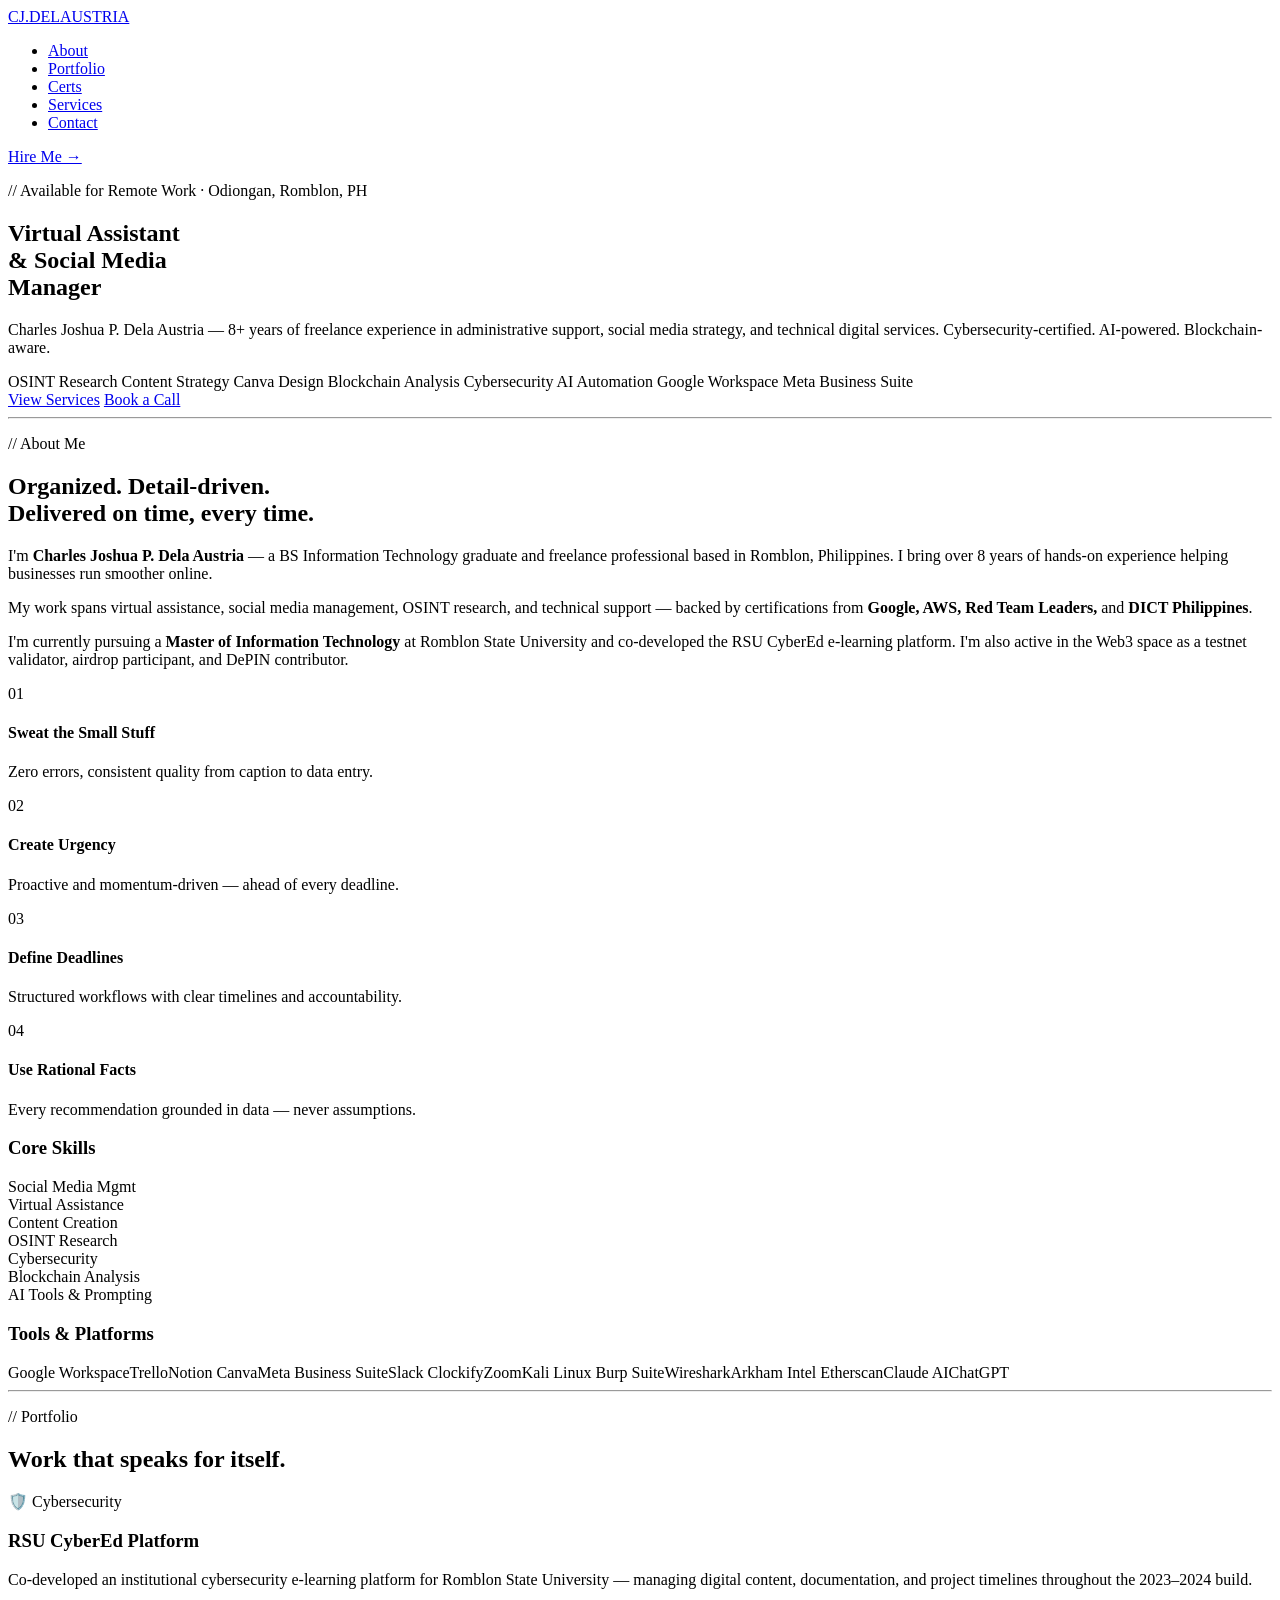
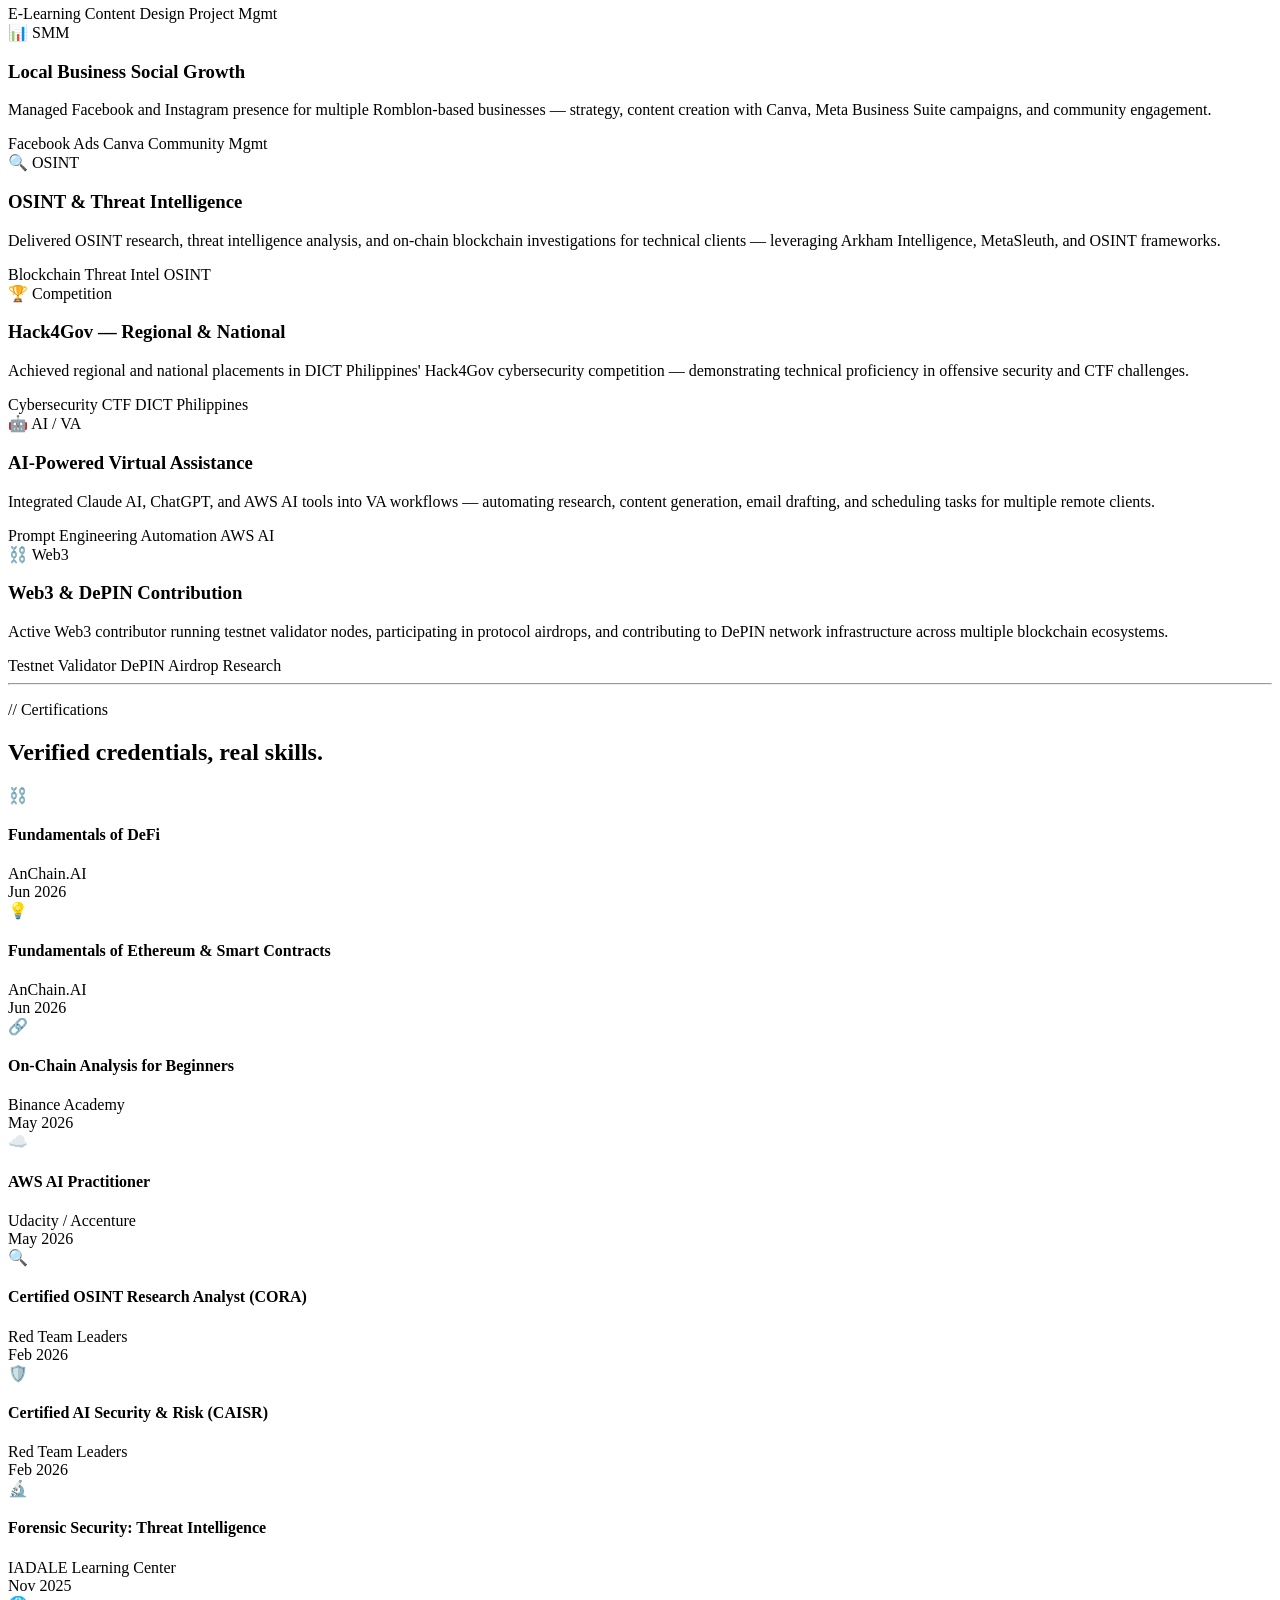
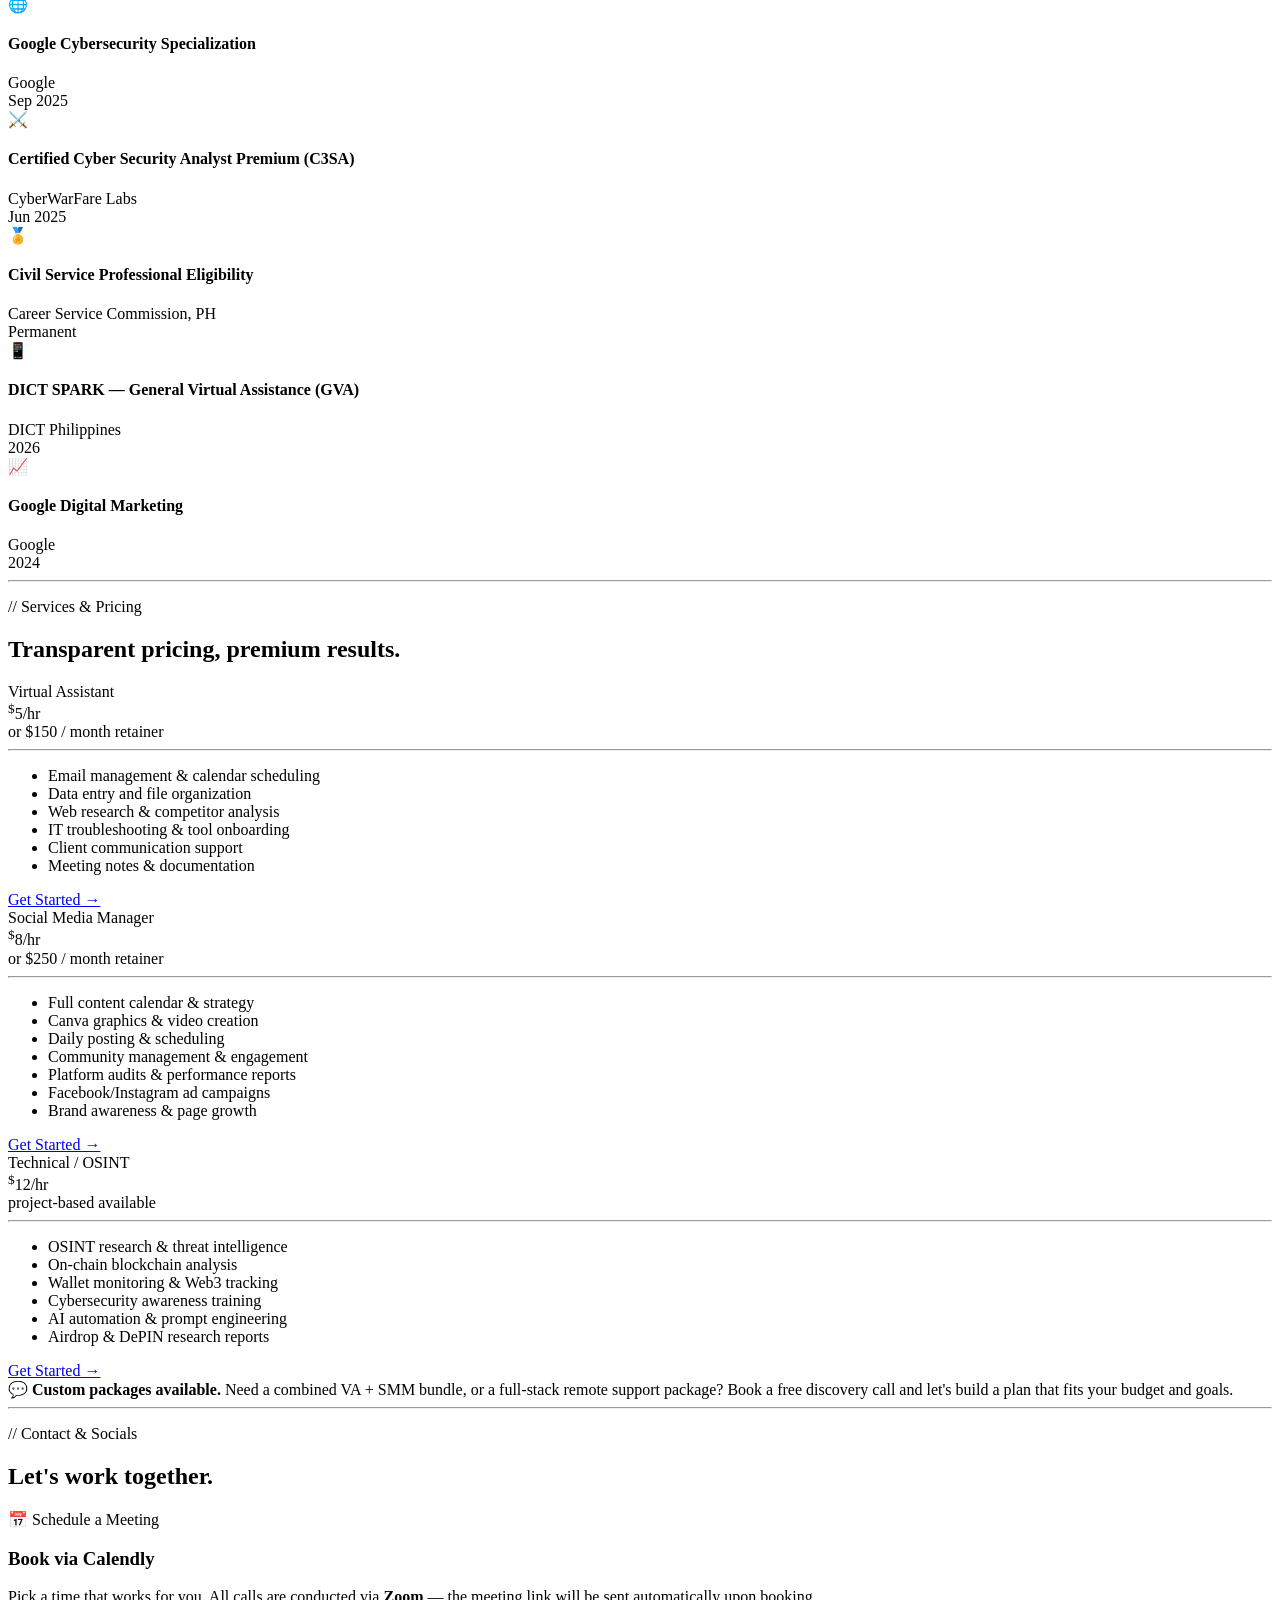
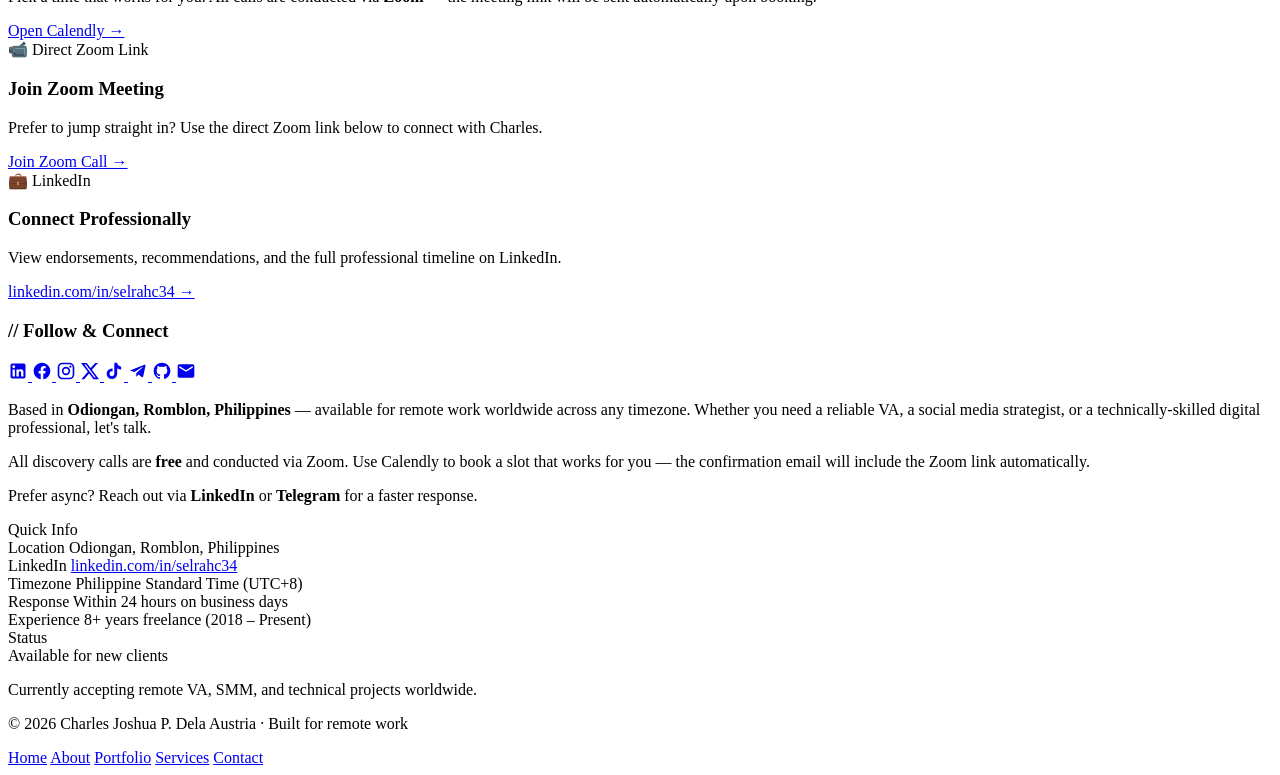
==== index.html @ 6892fa75 "Add files via upload" ====
<!DOCTYPE html>
<html lang="en">
<head>
  <meta charset="UTF-8" />
  <meta name="viewport" content="width=device-width, initial-scale=1.0" />
  <title>Charles Joshua P. Dela Austria | VA & SMM Specialist</title>
  <link rel="preconnect" href="https://fonts.googleapis.com" />
  <link rel="preconnect" href="https://fonts.gstatic.com" crossorigin />
  <link href="https://fonts.googleapis.com/css2?family=Space+Grotesk:wght@300;400;500;600;700&family=DM+Mono:wght@400;500&display=swap" rel="stylesheet" />
  <link rel="stylesheet" href="assets/css/styles.css" />
</head>
<body>
<nav>
  <a class="nav-logo" href="#home">CJ.DELAUSTRIA</a>
  <ul class="nav-links">
    <li><a href="#about">About</a></li>
    <li><a href="#portfolio">Portfolio</a></li>
    <li><a href="#certificates">Certs</a></li>
    <li><a href="#services">Services</a></li>
    <li><a href="#contact">Contact</a></li>
  </ul>
  <a class="nav-cta" href="#contact">Hire Me →</a>
</nav>
<!-- Section source: sections/home/section.html -->
<section id="home">
  <div class="hero-grid-bg" aria-hidden="true"></div>
  <div>
    <p class="hero-eyebrow">// Available for Remote Work · Odiongan, Romblon, PH</p>
    <h1 class="hero-title">
      Virtual Assistant<br />
      &amp; <span class="accent">Social Media</span><br />
      Manager
    </h1>
    <p class="hero-sub">
      Charles Joshua P. Dela Austria — 8+ years of freelance experience in administrative support, social media strategy, and technical digital services. Cybersecurity-certified. AI-powered. Blockchain-aware.
    </p>
    <div class="hero-tags">
      <span class="tag">OSINT Research</span>
      <span class="tag">Content Strategy</span>
      <span class="tag">Canva Design</span>
      <span class="tag">Blockchain Analysis</span>
      <span class="tag">Cybersecurity</span>
      <span class="tag">AI Automation</span>
      <span class="tag">Google Workspace</span>
      <span class="tag">Meta Business Suite</span>
    </div>
    <div class="hero-actions">
      <a class="btn-primary" href="#services">View Services</a>
      <a class="btn-outline" href="#contact">Book a Call</a>
    </div>
  </div>
</section>
<hr class="section-divider" />
<!-- Section source: sections/about/section.html -->
<section id="about">
  <p class="section-label">// About Me</p>
  <h2>Organized. <span class="accent">Detail-driven.</span><br />Delivered on time, every time.</h2>

  <div class="about-grid">
    <div class="about-text">
      <p>
        I'm <strong>Charles Joshua P. Dela Austria</strong> — a BS Information Technology graduate and freelance professional based in Romblon, Philippines. I bring over 8 years of hands-on experience helping businesses run smoother online.
      </p>
      <p>
        My work spans virtual assistance, social media management, OSINT research, and technical support — backed by certifications from <strong>Google, AWS, Red Team Leaders,</strong> and <strong>DICT Philippines</strong>.
      </p>
      <p>
        I'm currently pursuing a <strong>Master of Information Technology</strong> at Romblon State University and co-developed the RSU CyberEd e-learning platform. I'm also active in the Web3 space as a testnet validator, airdrop participant, and DePIN contributor.
      </p>

      <div class="pillars">
        <div class="pillar-card">
          <div class="pillar-num">01</div>
          <h4>Sweat the Small Stuff</h4>
          <p>Zero errors, consistent quality from caption to data entry.</p>
        </div>
        <div class="pillar-card">
          <div class="pillar-num">02</div>
          <h4>Create Urgency</h4>
          <p>Proactive and momentum-driven — ahead of every deadline.</p>
        </div>
        <div class="pillar-card">
          <div class="pillar-num">03</div>
          <h4>Define Deadlines</h4>
          <p>Structured workflows with clear timelines and accountability.</p>
        </div>
        <div class="pillar-card">
          <div class="pillar-num">04</div>
          <h4>Use Rational Facts</h4>
          <p>Every recommendation grounded in data — never assumptions.</p>
        </div>
      </div>
    </div>

    <div>
      <div class="skills-block">
        <h3>Core Skills</h3>
        <div class="skill-row">
          <div class="skill-item">
            <span class="skill-name">Social Media Mgmt</span>
            <div class="skill-bar"><div class="skill-fill skill-95"></div></div>
          </div>
          <div class="skill-item">
            <span class="skill-name">Virtual Assistance</span>
            <div class="skill-bar"><div class="skill-fill skill-92"></div></div>
          </div>
          <div class="skill-item">
            <span class="skill-name">Content Creation</span>
            <div class="skill-bar"><div class="skill-fill skill-90"></div></div>
          </div>
          <div class="skill-item">
            <span class="skill-name">OSINT Research</span>
            <div class="skill-bar"><div class="skill-fill skill-88"></div></div>
          </div>
          <div class="skill-item">
            <span class="skill-name">Cybersecurity</span>
            <div class="skill-bar"><div class="skill-fill skill-82"></div></div>
          </div>
          <div class="skill-item">
            <span class="skill-name">Blockchain Analysis</span>
            <div class="skill-bar"><div class="skill-fill skill-78"></div></div>
          </div>
          <div class="skill-item">
            <span class="skill-name">AI Tools & Prompting</span>
            <div class="skill-bar"><div class="skill-fill skill-85"></div></div>
          </div>
        </div>

        <h3 class="tools-title">Tools & Platforms</h3>
        <div class="tools-list">
          <span class="tag">Google Workspace</span><span class="tag">Trello</span><span class="tag">Notion</span>
          <span class="tag">Canva</span><span class="tag">Meta Business Suite</span><span class="tag">Slack</span>
          <span class="tag">Clockify</span><span class="tag">Zoom</span><span class="tag">Kali Linux</span>
          <span class="tag">Burp Suite</span><span class="tag">Wireshark</span><span class="tag">Arkham Intel</span>
          <span class="tag">Etherscan</span><span class="tag">Claude AI</span><span class="tag">ChatGPT</span>
        </div>
      </div>
    </div>
  </div>
</section>
<hr class="section-divider" />
<!-- Section source: sections/portfolio/section.html -->
<section id="portfolio">
  <p class="section-label">// Portfolio</p>
  <h2>Work that <span class="accent">speaks</span> for itself.</h2>

  <div class="portfolio-grid">
    <div class="portfolio-card">
      <div class="portfolio-thumb portfolio-thumb-gradient">
        <span class="portfolio-icon">🛡️</span>
        <span class="portfolio-thumb-label">Cybersecurity</span>
      </div>
      <div class="portfolio-body">
        <h3>RSU CyberEd Platform</h3>
        <p>Co-developed an institutional cybersecurity e-learning platform for Romblon State University — managing digital content, documentation, and project timelines throughout the 2023–2024 build.</p>
        <div class="portfolio-tags">
          <span class="portfolio-tag">E-Learning</span>
          <span class="portfolio-tag">Content Design</span>
          <span class="portfolio-tag">Project Mgmt</span>
        </div>
      </div>
    </div>

    <div class="portfolio-card">
      <div class="portfolio-thumb portfolio-thumb-gradient">
        <span class="portfolio-icon">📊</span>
        <span class="portfolio-thumb-label">SMM</span>
      </div>
      <div class="portfolio-body">
        <h3>Local Business Social Growth</h3>
        <p>Managed Facebook and Instagram presence for multiple Romblon-based businesses — strategy, content creation with Canva, Meta Business Suite campaigns, and community engagement.</p>
        <div class="portfolio-tags">
          <span class="portfolio-tag">Facebook Ads</span>
          <span class="portfolio-tag">Canva</span>
          <span class="portfolio-tag">Community Mgmt</span>
        </div>
      </div>
    </div>

    <div class="portfolio-card">
      <div class="portfolio-thumb portfolio-thumb-gradient">
        <span class="portfolio-icon">🔍</span>
        <span class="portfolio-thumb-label">OSINT</span>
      </div>
      <div class="portfolio-body">
        <h3>OSINT & Threat Intelligence</h3>
        <p>Delivered OSINT research, threat intelligence analysis, and on-chain blockchain investigations for technical clients — leveraging Arkham Intelligence, MetaSleuth, and OSINT frameworks.</p>
        <div class="portfolio-tags">
          <span class="portfolio-tag">Blockchain</span>
          <span class="portfolio-tag">Threat Intel</span>
          <span class="portfolio-tag">OSINT</span>
        </div>
      </div>
    </div>

    <div class="portfolio-card">
      <div class="portfolio-thumb portfolio-thumb-gradient">
        <span class="portfolio-icon">🏆</span>
        <span class="portfolio-thumb-label">Competition</span>
      </div>
      <div class="portfolio-body">
        <h3>Hack4Gov — Regional &amp; National</h3>
        <p>Achieved regional and national placements in DICT Philippines' Hack4Gov cybersecurity competition — demonstrating technical proficiency in offensive security and CTF challenges.</p>
        <div class="portfolio-tags">
          <span class="portfolio-tag">Cybersecurity</span>
          <span class="portfolio-tag">CTF</span>
          <span class="portfolio-tag">DICT Philippines</span>
        </div>
      </div>
    </div>

    <div class="portfolio-card">
      <div class="portfolio-thumb portfolio-thumb-gradient">
        <span class="portfolio-icon">🤖</span>
        <span class="portfolio-thumb-label">AI / VA</span>
      </div>
      <div class="portfolio-body">
        <h3>AI-Powered Virtual Assistance</h3>
        <p>Integrated Claude AI, ChatGPT, and AWS AI tools into VA workflows — automating research, content generation, email drafting, and scheduling tasks for multiple remote clients.</p>
        <div class="portfolio-tags">
          <span class="portfolio-tag">Prompt Engineering</span>
          <span class="portfolio-tag">Automation</span>
          <span class="portfolio-tag">AWS AI</span>
        </div>
      </div>
    </div>

    <div class="portfolio-card">
      <div class="portfolio-thumb portfolio-thumb-gradient">
        <span class="portfolio-icon">⛓️</span>
        <span class="portfolio-thumb-label">Web3</span>
      </div>
      <div class="portfolio-body">
        <h3>Web3 &amp; DePIN Contribution</h3>
        <p>Active Web3 contributor running testnet validator nodes, participating in protocol airdrops, and contributing to DePIN network infrastructure across multiple blockchain ecosystems.</p>
        <div class="portfolio-tags">
          <span class="portfolio-tag">Testnet Validator</span>
          <span class="portfolio-tag">DePIN</span>
          <span class="portfolio-tag">Airdrop Research</span>
        </div>
      </div>
    </div>
  </div>
</section>
<hr class="section-divider" />
<!-- Section source: sections/certificates/section.html -->
<section id="certificates">
  <p class="section-label">// Certifications</p>
  <h2>Verified credentials, <span class="accent-lime">real skills.</span></h2>

  <div class="cert-grid">
    <div class="cert-card">
      <div class="cert-icon">⛓️</div>
      <div class="cert-info">
        <h4>Fundamentals of DeFi</h4>
        <div class="cert-issuer">AnChain.AI</div>
        <div class="cert-date">Jun 2026</div>
      </div>
    </div>
    <div class="cert-card">
      <div class="cert-icon">💡</div>
      <div class="cert-info">
        <h4>Fundamentals of Ethereum &amp; Smart Contracts</h4>
        <div class="cert-issuer">AnChain.AI</div>
        <div class="cert-date">Jun 2026</div>
      </div>
    </div>
    <div class="cert-card">
      <div class="cert-icon">🔗</div>
      <div class="cert-info">
        <h4>On-Chain Analysis for Beginners</h4>
        <div class="cert-issuer">Binance Academy</div>
        <div class="cert-date">May 2026</div>
      </div>
    </div>
    <div class="cert-card">
      <div class="cert-icon">☁️</div>
      <div class="cert-info">
        <h4>AWS AI Practitioner</h4>
        <div class="cert-issuer">Udacity / Accenture</div>
        <div class="cert-date">May 2026</div>
      </div>
    </div>
    <div class="cert-card">
      <div class="cert-icon">🔍</div>
      <div class="cert-info">
        <h4>Certified OSINT Research Analyst (CORA)</h4>
        <div class="cert-issuer">Red Team Leaders</div>
        <div class="cert-date">Feb 2026</div>
      </div>
    </div>
    <div class="cert-card">
      <div class="cert-icon">🛡️</div>
      <div class="cert-info">
        <h4>Certified AI Security &amp; Risk (CAISR)</h4>
        <div class="cert-issuer">Red Team Leaders</div>
        <div class="cert-date">Feb 2026</div>
      </div>
    </div>
    <div class="cert-card">
      <div class="cert-icon">🔬</div>
      <div class="cert-info">
        <h4>Forensic Security: Threat Intelligence</h4>
        <div class="cert-issuer">IADALE Learning Center</div>
        <div class="cert-date">Nov 2025</div>
      </div>
    </div>
    <div class="cert-card">
      <div class="cert-icon">🌐</div>
      <div class="cert-info">
        <h4>Google Cybersecurity Specialization</h4>
        <div class="cert-issuer">Google</div>
        <div class="cert-date">Sep 2025</div>
      </div>
    </div>
    <div class="cert-card">
      <div class="cert-icon">⚔️</div>
      <div class="cert-info">
        <h4>Certified Cyber Security Analyst Premium (C3SA)</h4>
        <div class="cert-issuer">CyberWarFare Labs</div>
        <div class="cert-date">Jun 2025</div>
      </div>
    </div>
    <div class="cert-card">
      <div class="cert-icon">🏅</div>
      <div class="cert-info">
        <h4>Civil Service Professional Eligibility</h4>
        <div class="cert-issuer">Career Service Commission, PH</div>
        <div class="cert-date">Permanent</div>
      </div>
    </div>
    <div class="cert-card">
      <div class="cert-icon">📱</div>
      <div class="cert-info">
        <h4>DICT SPARK — General Virtual Assistance (GVA)</h4>
        <div class="cert-issuer">DICT Philippines</div>
        <div class="cert-date">2026</div>
      </div>
    </div>
    <div class="cert-card">
      <div class="cert-icon">📈</div>
      <div class="cert-info">
        <h4>Google Digital Marketing</h4>
        <div class="cert-issuer">Google</div>
        <div class="cert-date">2024</div>
      </div>
    </div>
  </div>
</section>
<hr class="section-divider" />
<!-- Section source: sections/services/section.html -->
<section id="services">
  <p class="section-label">// Services &amp; Pricing</p>
  <h2>Transparent pricing, <span class="accent">premium results.</span></h2>

  <div class="pricing-grid">
    <div class="pricing-card">
      <div class="pricing-tier">Virtual Assistant</div>
      <div class="pricing-price"><sup>$</sup>5<span class="pricing-unit">/hr</span></div>
      <div class="pricing-period">or $150 / month retainer</div>
      <hr class="pricing-divider" />
      <ul class="pricing-features">
        <li>Email management &amp; calendar scheduling</li>
        <li>Data entry and file organization</li>
        <li>Web research &amp; competitor analysis</li>
        <li>IT troubleshooting &amp; tool onboarding</li>
        <li>Client communication support</li>
        <li>Meeting notes &amp; documentation</li>
      </ul>
      <a class="pricing-cta" href="#contact">Get Started →</a>
    </div>

    <div class="pricing-card featured">
      <div class="pricing-tier">Social Media Manager</div>
      <div class="pricing-price"><sup>$</sup>8<span class="pricing-unit">/hr</span></div>
      <div class="pricing-period">or $250 / month retainer</div>
      <hr class="pricing-divider" />
      <ul class="pricing-features">
        <li>Full content calendar &amp; strategy</li>
        <li>Canva graphics &amp; video creation</li>
        <li>Daily posting &amp; scheduling</li>
        <li>Community management &amp; engagement</li>
        <li>Platform audits &amp; performance reports</li>
        <li>Facebook/Instagram ad campaigns</li>
        <li>Brand awareness &amp; page growth</li>
      </ul>
      <a class="pricing-cta" href="#contact">Get Started →</a>
    </div>

    <div class="pricing-card">
      <div class="pricing-tier">Technical / OSINT</div>
      <div class="pricing-price"><sup>$</sup>12<span class="pricing-unit">/hr</span></div>
      <div class="pricing-period">project-based available</div>
      <hr class="pricing-divider" />
      <ul class="pricing-features">
        <li>OSINT research &amp; threat intelligence</li>
        <li>On-chain blockchain analysis</li>
        <li>Wallet monitoring &amp; Web3 tracking</li>
        <li>Cybersecurity awareness training</li>
        <li>AI automation &amp; prompt engineering</li>
        <li>Airdrop &amp; DePIN research reports</li>
      </ul>
      <a class="pricing-cta" href="#contact">Get Started →</a>
    </div>
  </div>

  <div class="note-box">
    💬 <strong>Custom packages available.</strong> Need a combined VA + SMM bundle, or a full-stack remote support package? Book a free discovery call and let's build a plan that fits your budget and goals.
  </div>
</section>
<hr class="section-divider" />
<!-- Section source: sections/contact/section.html -->
<section id="contact">
  <p class="section-label">// Contact &amp; Socials</p>
  <h2>Let's work <span class="accent">together.</span></h2>

  <div class="contact-grid">
    <div>
      <div class="contact-card">
        <div class="contact-card-label">📅 Schedule a Meeting</div>
        <h3>Book via Calendly</h3>
        <p>Pick a time that works for you. All calls are conducted via <strong>Zoom</strong> — the meeting link will be sent automatically upon booking.</p>
        <a class="btn-outline" href="https://calendly.com/charlesjoshua-delaustria" target="_blank" rel="noopener">Open Calendly →</a>
      </div>

      <div class="contact-card">
        <div class="contact-card-label">📹 Direct Zoom Link</div>
        <h3>Join Zoom Meeting</h3>
        <p>Prefer to jump straight in? Use the direct Zoom link below to connect with Charles.</p>
        <a class="btn-outline" href="https://zoom.us/j/charlesjoshuadelaustria" target="_blank" rel="noopener">Join Zoom Call →</a>
      </div>

      <div class="contact-card">
        <div class="contact-card-label">💼 LinkedIn</div>
        <h3>Connect Professionally</h3>
        <p>View endorsements, recommendations, and the full professional timeline on LinkedIn.</p>
        <a class="btn-outline" href="https://linkedin.com/in/selrahc34" target="_blank" rel="noopener">linkedin.com/in/selrahc34 →</a>
      </div>

      <!-- SLIDE 8: Social Media Icons -->
      <div class="social-section">
        <h3>// Follow &amp; Connect</h3>
        <div class="social-icons">
          <a class="social-icon" href="https://linkedin.com/in/selrahc34" target="_blank" rel="noopener" title="LinkedIn" aria-label="LinkedIn">
            <svg width="20" height="20" viewBox="0 0 24 24" fill="currentColor"><path d="M19 3a2 2 0 0 1 2 2v14a2 2 0 0 1-2 2H5a2 2 0 0 1-2-2V5a2 2 0 0 1 2-2h14m-.5 15.5v-5.3a3.26 3.26 0 0 0-3.26-3.26c-.85 0-1.84.52-2.32 1.3v-1.11h-2.79v8.37h2.79v-4.93c0-.77.62-1.4 1.39-1.4a1.4 1.4 0 0 1 1.4 1.4v4.93h2.79M6.88 8.56a1.68 1.68 0 0 0 1.68-1.68c0-.93-.75-1.69-1.68-1.69a1.69 1.69 0 0 0-1.69 1.69c0 .93.76 1.68 1.69 1.68m1.39 9.94v-8.37H5.5v8.37h2.77z"/></svg>
          </a>
          <a class="social-icon" href="https://facebook.com/selrahc34" target="_blank" rel="noopener" title="Facebook" aria-label="Facebook">
            <svg width="20" height="20" viewBox="0 0 24 24" fill="currentColor"><path d="M12 2.04C6.5 2.04 2 6.53 2 12.06C2 17.06 5.66 21.21 10.44 21.96V14.96H7.9V12.06H10.44V9.85C10.44 7.34 11.93 5.96 14.22 5.96C15.31 5.96 16.45 6.15 16.45 6.15V8.62H15.19C13.95 8.62 13.56 9.39 13.56 10.18V12.06H16.34L15.89 14.96H13.56V21.96A10 10 0 0 0 22 12.06C22 6.53 17.5 2.04 12 2.04Z"/></svg>
          </a>
          <a class="social-icon" href="https://instagram.com/selrahc34" target="_blank" rel="noopener" title="Instagram" aria-label="Instagram">
            <svg width="20" height="20" viewBox="0 0 24 24" fill="currentColor"><path d="M7.8 2h8.4C19.4 2 22 4.6 22 7.8v8.4a5.8 5.8 0 0 1-5.8 5.8H7.8C4.6 22 2 19.4 2 16.2V7.8A5.8 5.8 0 0 1 7.8 2m-.2 2A3.6 3.6 0 0 0 4 7.6v8.8C4 18.39 5.61 20 7.6 20h8.8a3.6 3.6 0 0 0 3.6-3.6V7.6C20 5.61 18.39 4 16.4 4H7.6m9.65 1.5a1.25 1.25 0 0 1 1.25 1.25A1.25 1.25 0 0 1 17.25 8A1.25 1.25 0 0 1 16 6.75a1.25 1.25 0 0 1 1.25-1.25M12 7a5 5 0 0 1 5 5a5 5 0 0 1-5 5a5 5 0 0 1-5-5a5 5 0 0 1 5-5m0 2a3 3 0 0 0-3 3a3 3 0 0 0 3 3a3 3 0 0 0 3-3a3 3 0 0 0-3-3z"/></svg>
          </a>
          <a class="social-icon" href="https://twitter.com/selrahc34" target="_blank" rel="noopener" title="Twitter / X" aria-label="Twitter X">
            <svg width="20" height="20" viewBox="0 0 24 24" fill="currentColor"><path d="M18.244 2.25h3.308l-7.227 8.26 8.502 11.24H16.17l-5.214-6.817L4.99 21.75H1.68l7.73-8.835L1.254 2.25H8.08l4.713 6.231zm-1.161 17.52h1.833L7.084 4.126H5.117z"/></svg>
          </a>
          <a class="social-icon" href="https://tiktok.com/@selrahc34" target="_blank" rel="noopener" title="TikTok" aria-label="TikTok">
            <svg width="20" height="20" viewBox="0 0 24 24" fill="currentColor"><path d="M19.59 6.69a4.83 4.83 0 0 1-3.77-4.25V2h-3.45v13.67a2.89 2.89 0 0 1-2.88 2.5a2.89 2.89 0 0 1-2.89-2.89a2.89 2.89 0 0 1 2.89-2.89c.28 0 .54.04.79.1V9.01a6.33 6.33 0 0 0-.79-.05a6.34 6.34 0 0 0-6.34 6.34a6.34 6.34 0 0 0 6.34 6.34a6.34 6.34 0 0 0 6.33-6.34V8.78a8.18 8.18 0 0 0 4.78 1.52V6.85a4.85 4.85 0 0 1-1.01-.16z"/></svg>
          </a>
          <a class="social-icon" href="https://t.me/selrahc34" target="_blank" rel="noopener" title="Telegram" aria-label="Telegram">
            <svg width="20" height="20" viewBox="0 0 24 24" fill="currentColor"><path d="M9.78 18.65l.28-4.23l7.68-6.92c.34-.31-.07-.46-.52-.19L7.74 13.3L3.64 12c-.88-.25-.89-.86.2-1.3l15.97-6.16c.73-.33 1.43.18 1.15 1.3l-2.72 12.81c-.19.91-.74 1.13-1.5.71L12.6 16.3l-1.99 1.93c-.23.23-.42.42-.83.42z"/></svg>
          </a>
          <a class="social-icon" href="https://github.com/selrahc34" target="_blank" rel="noopener" title="GitHub" aria-label="GitHub">
            <svg width="20" height="20" viewBox="0 0 24 24" fill="currentColor"><path d="M12 2A10 10 0 0 0 2 12c0 4.42 2.87 8.17 6.84 9.5c.5.08.66-.23.66-.5v-1.69c-2.77.6-3.36-1.34-3.36-1.34c-.46-1.16-1.11-1.47-1.11-1.47c-.91-.62.07-.6.07-.6c1 .07 1.53 1.03 1.53 1.03c.87 1.52 2.34 1.07 2.91.83c.09-.65.35-1.09.63-1.34c-2.22-.25-4.55-1.11-4.55-4.92c0-1.11.38-2 1.03-2.71c-.1-.25-.45-1.29.1-2.64c0 0 .84-.27 2.75 1.02c.79-.22 1.65-.33 2.5-.33c.85 0 1.71.11 2.5.33c1.91-1.29 2.75-1.02 2.75-1.02c.55 1.35.2 2.39.1 2.64c.65.71 1.03 1.6 1.03 2.71c0 3.82-2.34 4.66-4.57 4.91c.36.31.69.92.69 1.85V21c0 .27.16.59.67.5C19.14 20.16 22 16.42 22 12A10 10 0 0 0 12 2z"/></svg>
          </a>
          <a class="social-icon" href="mailto:charlesjoshua.delaustria@gmail.com" title="Email" aria-label="Email">
            <svg width="20" height="20" viewBox="0 0 24 24" fill="currentColor"><path d="M20 4H4c-1.1 0-2 .9-2 2v12c0 1.1.9 2 2 2h16c1.1 0 2-.9 2-2V6c0-1.1-.9-2-2-2zm0 4l-8 5l-8-5V6l8 5l8-5v2z"/></svg>
          </a>
        </div>
      </div>
    </div>

    <div class="contact-right">
      <p>
        Based in <strong>Odiongan, Romblon, Philippines</strong> — available for remote work worldwide across any timezone. Whether you need a reliable VA, a social media strategist, or a technically-skilled digital professional, let's talk.
      </p>
      <p>
        All discovery calls are <strong>free</strong> and conducted via Zoom. Use Calendly to book a slot that works for you — the confirmation email will include the Zoom link automatically.
      </p>
      <p>
        Prefer async? Reach out via <strong>LinkedIn</strong> or <strong>Telegram</strong> for a faster response.
      </p>

      <div class="quick-info">
        <div class="quick-info-label">Quick Info</div>
        <div class="quick-info-list">
          <div class="quick-info-row">
            <span class="quick-info-key">Location</span>
            <span class="quick-info-value">Odiongan, Romblon, Philippines</span>
          </div>
          <div class="quick-info-row">
            <span class="quick-info-key">LinkedIn</span>
            <a class="quick-info-link" href="https://linkedin.com/in/selrahc34" target="_blank">linkedin.com/in/selrahc34</a>
          </div>
          <div class="quick-info-row">
            <span class="quick-info-key">Timezone</span>
            <span class="quick-info-value">Philippine Standard Time (UTC+8)</span>
          </div>
          <div class="quick-info-row">
            <span class="quick-info-key">Response</span>
            <span class="quick-info-value">Within 24 hours on business days</span>
          </div>
          <div class="quick-info-row">
            <span class="quick-info-key">Experience</span>
            <span class="quick-info-value">8+ years freelance (2018 – Present)</span>
          </div>
        </div>
      </div>

      <div class="status-box">
        <div class="status-label">Status</div>
        <div class="status-row">
          <span class="status-dot"></span>
          <span class="status-text">Available for new clients</span>
        </div>
        <p class="status-note">Currently accepting remote VA, SMM, and technical projects worldwide.</p>
      </div>
    </div>
  </div>
</section>
<footer>
  <p>© 2026 Charles Joshua P. Dela Austria · Built for remote work</p>
  <div class="footer-links">
    <a href="#home">Home</a>
    <a href="#about">About</a>
    <a href="#portfolio">Portfolio</a>
    <a href="#services">Services</a>
    <a href="#contact">Contact</a>
  </div>
</footer>
</body>
</html>
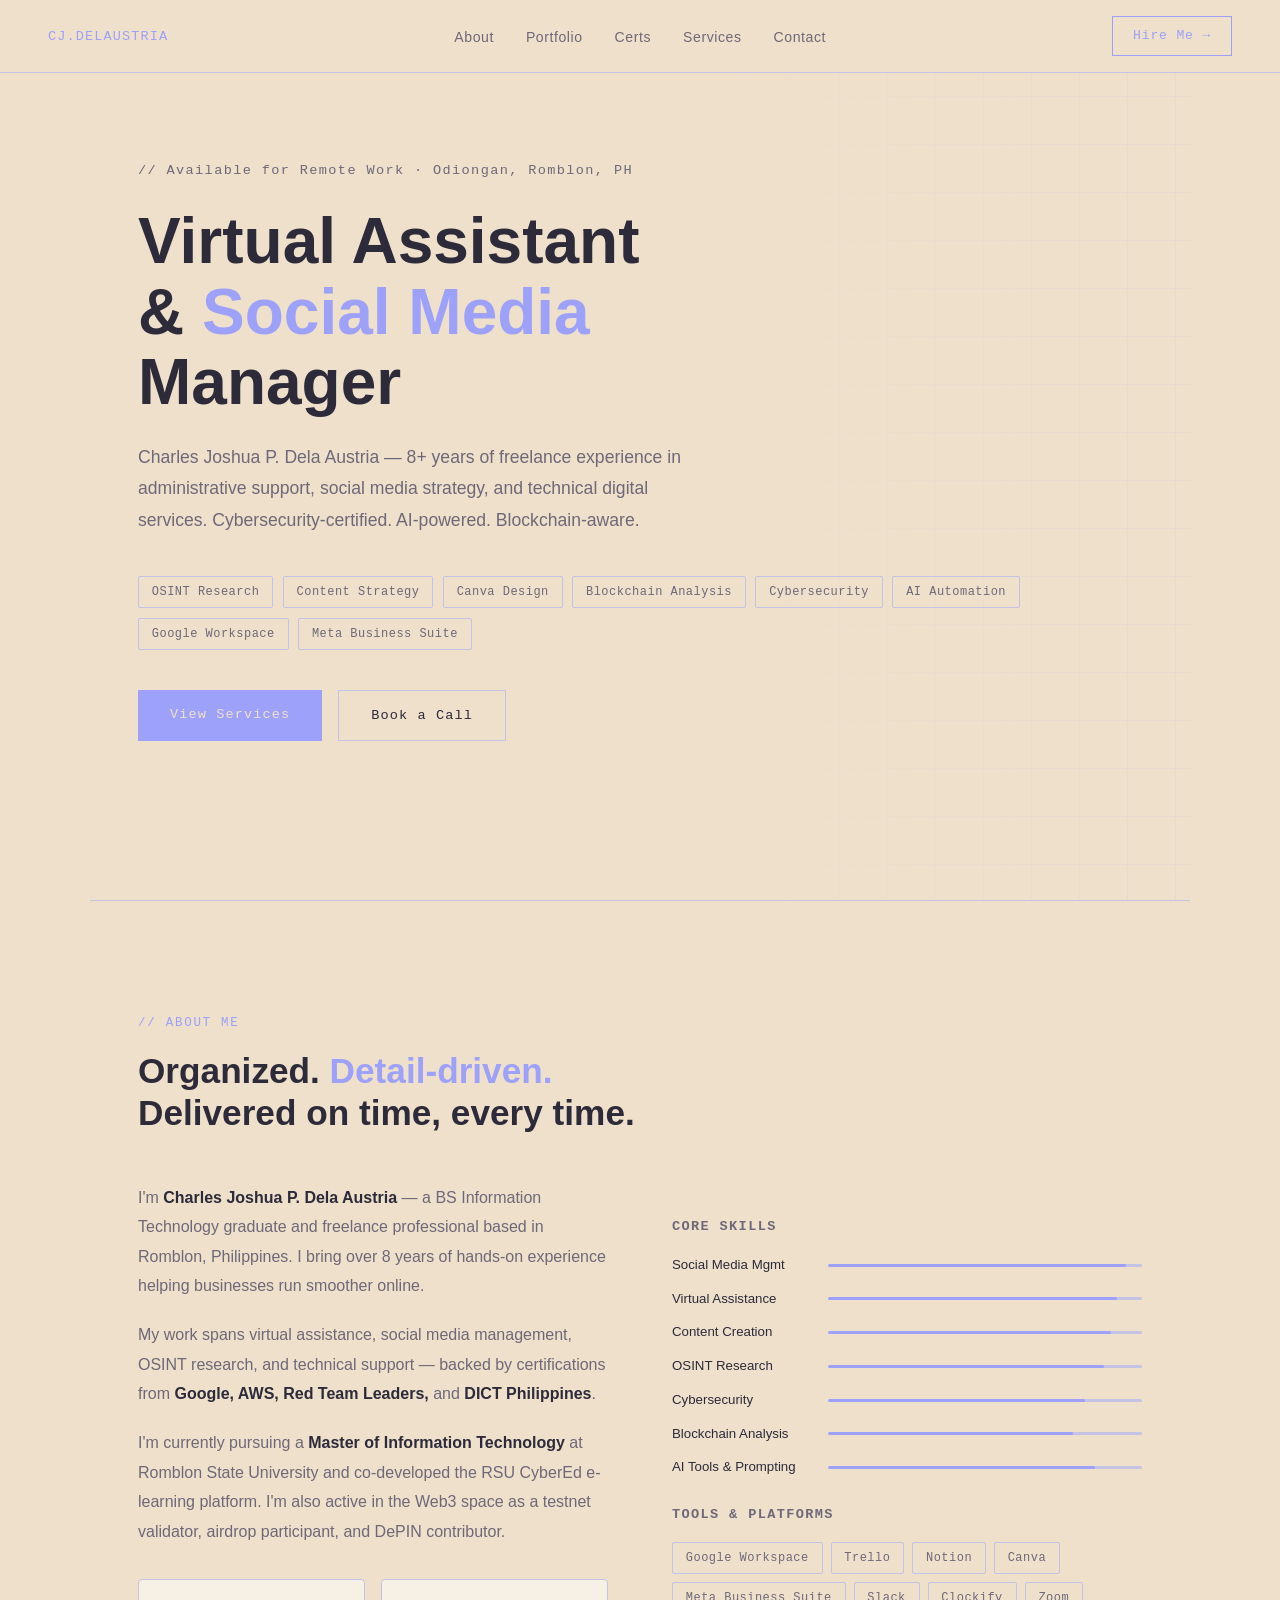
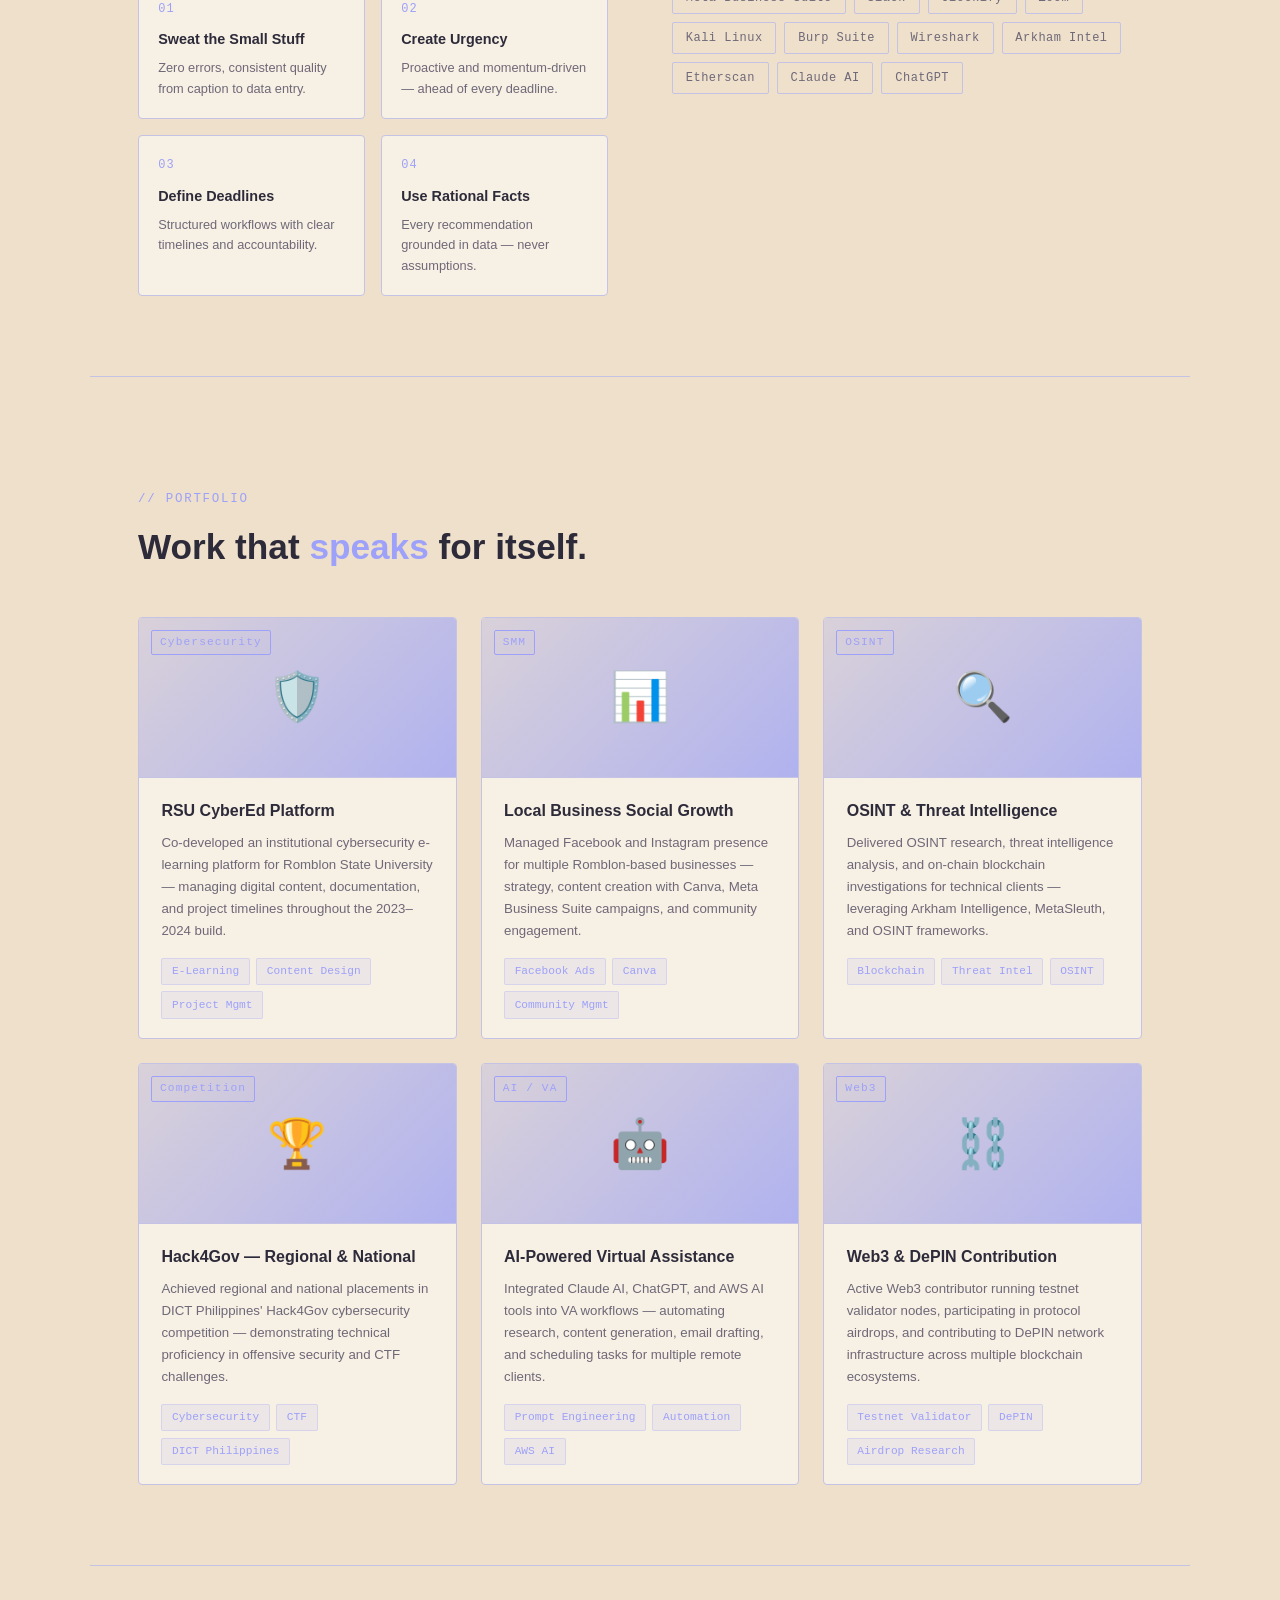
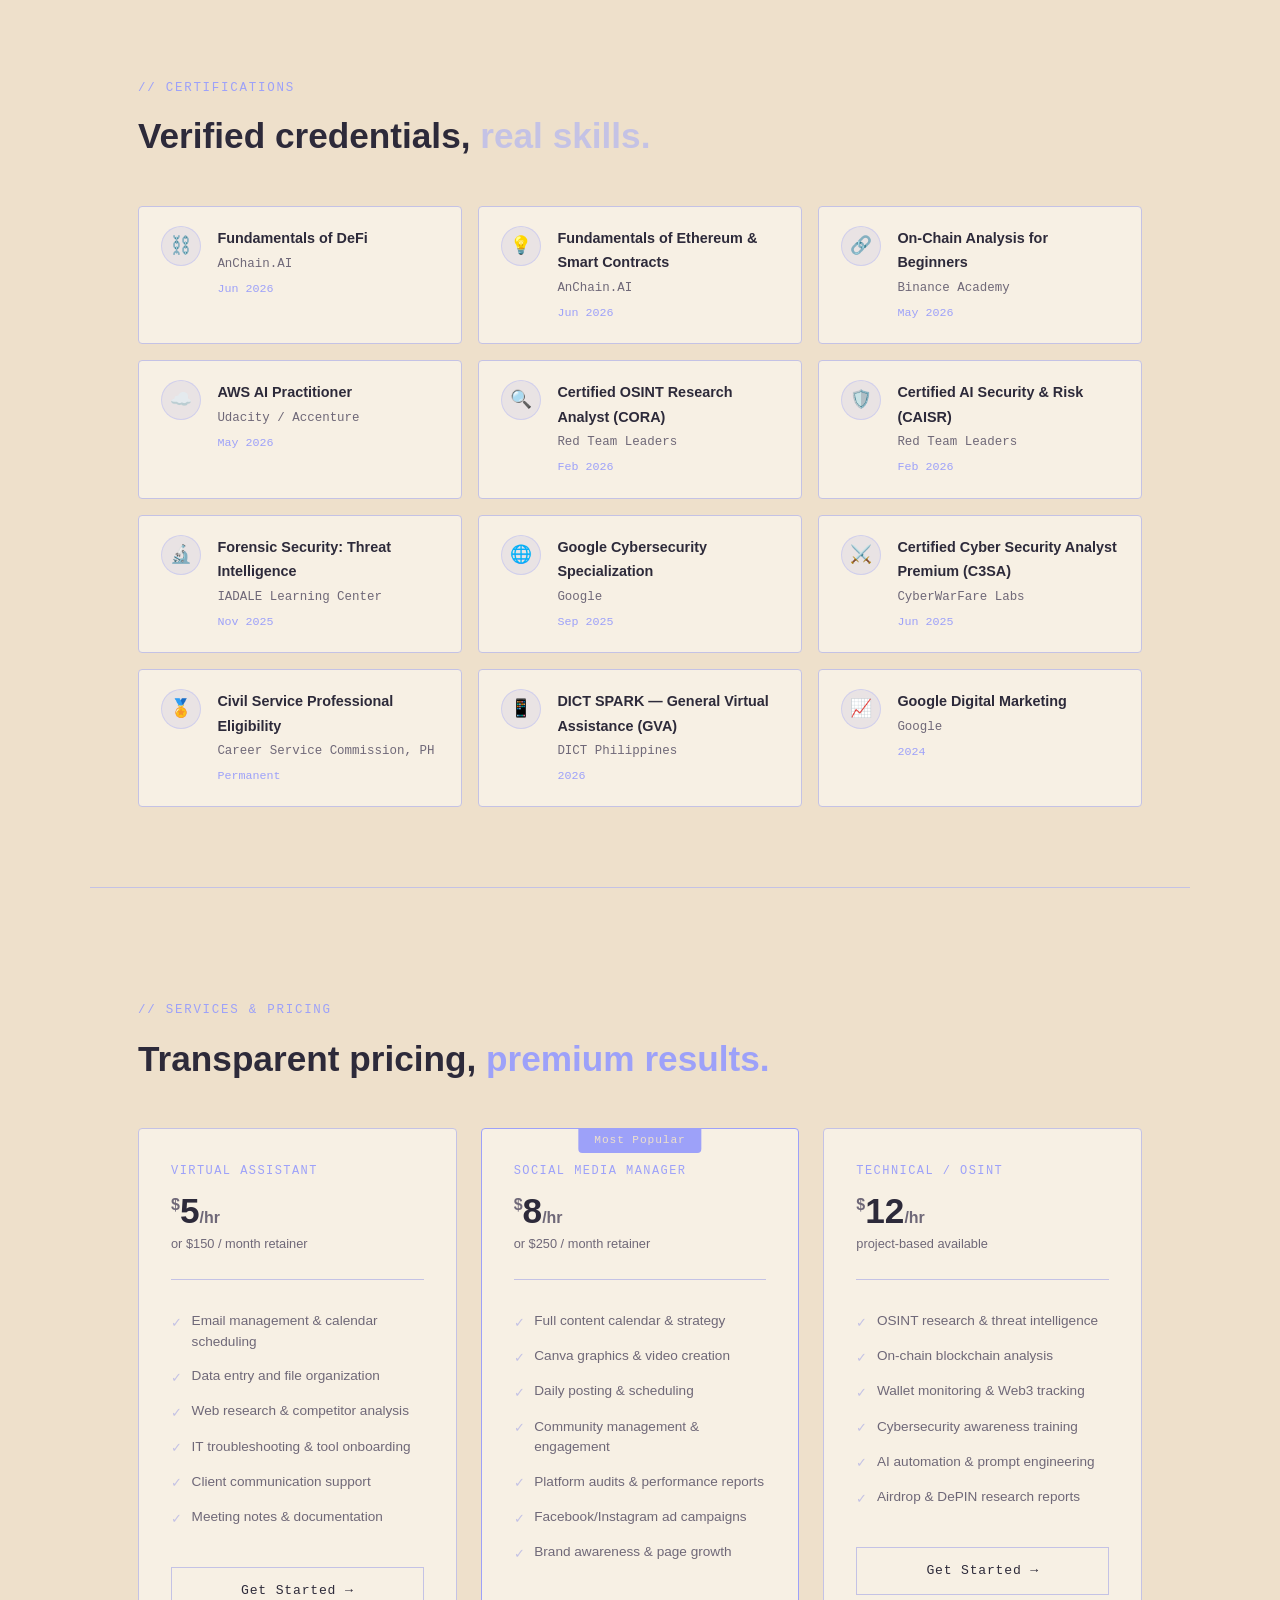
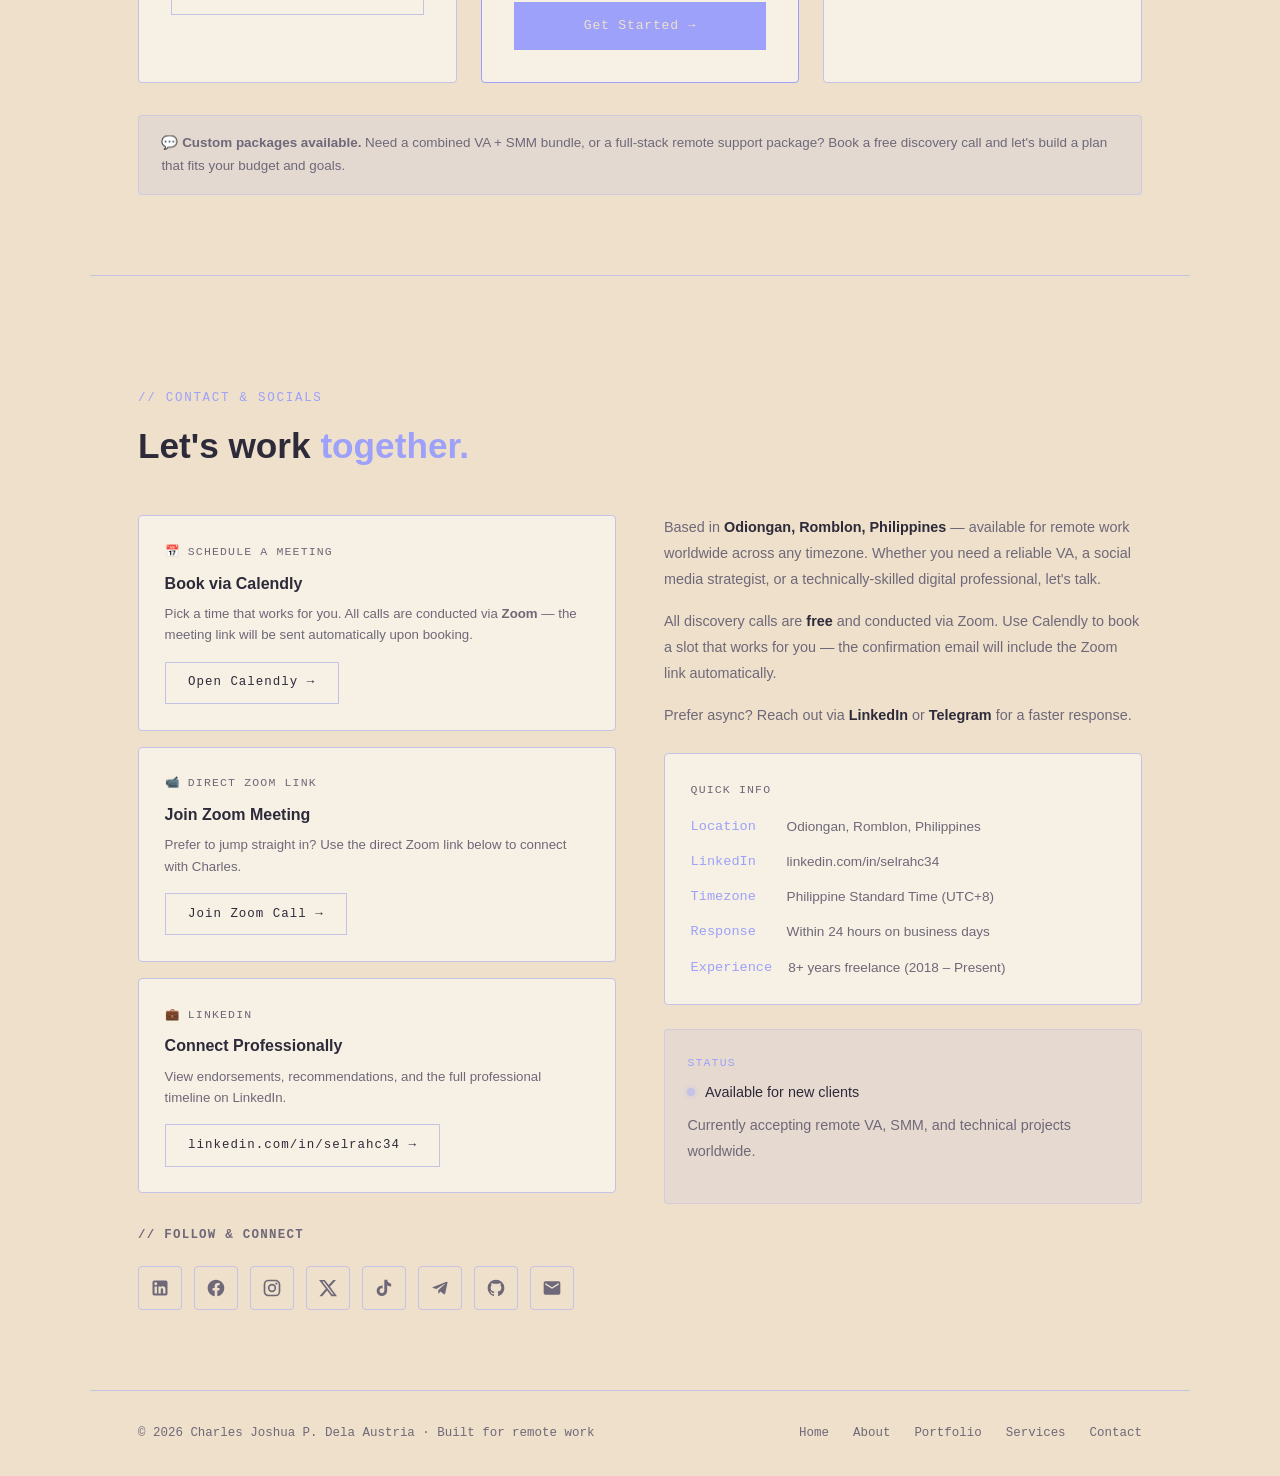
==== commit d5d4e2d7: "Update index.html" ====
--- a/index.html
+++ b/index.html
@@ -10,522 +10,522 @@
   <link rel="stylesheet" href="assets/css/styles.css" />
 </head>
 <body>
-<nav>
-  <a class="nav-logo" href="#home">CJ.DELAUSTRIA</a>
-  <ul class="nav-links">
-    <li><a href="#about">About</a></li>
-    <li><a href="#portfolio">Portfolio</a></li>
-    <li><a href="#certificates">Certs</a></li>
-    <li><a href="#services">Services</a></li>
-    <li><a href="#contact">Contact</a></li>
-  </ul>
-  <a class="nav-cta" href="#contact">Hire Me →</a>
+<nav>
+  <a class="nav-logo" href="#home">CJ.DELAUSTRIA</a>
+  <ul class="nav-links">
+    <li><a href="#about">About</a></li>
+    <li><a href="#portfolio">Portfolio</a></li>
+    <li><a href="#certificates">Certs</a></li>
+    <li><a href="#services">Services</a></li>
+    <li><a href="#contact">Contact</a></li>
+  </ul>
+  <a class="nav-cta" href="#contact">Hire Me →</a>
 </nav>
 <!-- Section source: sections/home/section.html -->
-<section id="home">
-  <div class="hero-grid-bg" aria-hidden="true"></div>
-  <div>
-    <p class="hero-eyebrow">// Available for Remote Work · Odiongan, Romblon, PH</p>
-    <h1 class="hero-title">
-      Virtual Assistant<br />
-      &amp; <span class="accent">Social Media</span><br />
-      Manager
-    </h1>
-    <p class="hero-sub">
-      Charles Joshua P. Dela Austria — 8+ years of freelance experience in administrative support, social media strategy, and technical digital services. Cybersecurity-certified. AI-powered. Blockchain-aware.
-    </p>
-    <div class="hero-tags">
-      <span class="tag">OSINT Research</span>
-      <span class="tag">Content Strategy</span>
-      <span class="tag">Canva Design</span>
-      <span class="tag">Blockchain Analysis</span>
-      <span class="tag">Cybersecurity</span>
-      <span class="tag">AI Automation</span>
-      <span class="tag">Google Workspace</span>
-      <span class="tag">Meta Business Suite</span>
-    </div>
-    <div class="hero-actions">
-      <a class="btn-primary" href="#services">View Services</a>
-      <a class="btn-outline" href="#contact">Book a Call</a>
-    </div>
-  </div>
+<section id="home">
+  <div class="hero-grid-bg" aria-hidden="true"></div>
+  <div>
+    <p class="hero-eyebrow">// Available for Remote Work · Odiongan, Romblon, PH</p>
+    <h1 class="hero-title">
+      Virtual Assistant<br />
+      &amp; <span class="accent">Social Media</span><br />
+      Manager
+    </h1>
+    <p class="hero-sub">
+      Charles Joshua P. Dela Austria — 8+ years of freelance experience in administrative support, social media strategy, and technical digital services. Cybersecurity-certified. AI-powered. Blockchain-aware.
+    </p>
+    <div class="hero-tags">
+      <span class="tag">OSINT Research</span>
+      <span class="tag">Content Strategy</span>
+      <span class="tag">Canva Design</span>
+      <span class="tag">Blockchain Analysis</span>
+      <span class="tag">Cybersecurity</span>
+      <span class="tag">AI Automation</span>
+      <span class="tag">Google Workspace</span>
+      <span class="tag">Meta Business Suite</span>
+    </div>
+    <div class="hero-actions">
+      <a class="btn-primary" href="#services">View Services</a>
+      <a class="btn-outline" href="#contact">Book a Call</a>
+    </div>
+  </div>
 </section>
 <hr class="section-divider" />
 <!-- Section source: sections/about/section.html -->
-<section id="about">
-  <p class="section-label">// About Me</p>
-  <h2>Organized. <span class="accent">Detail-driven.</span><br />Delivered on time, every time.</h2>
-
-  <div class="about-grid">
-    <div class="about-text">
-      <p>
-        I'm <strong>Charles Joshua P. Dela Austria</strong> — a BS Information Technology graduate and freelance professional based in Romblon, Philippines. I bring over 8 years of hands-on experience helping businesses run smoother online.
-      </p>
-      <p>
-        My work spans virtual assistance, social media management, OSINT research, and technical support — backed by certifications from <strong>Google, AWS, Red Team Leaders,</strong> and <strong>DICT Philippines</strong>.
-      </p>
-      <p>
-        I'm currently pursuing a <strong>Master of Information Technology</strong> at Romblon State University and co-developed the RSU CyberEd e-learning platform. I'm also active in the Web3 space as a testnet validator, airdrop participant, and DePIN contributor.
-      </p>
-
-      <div class="pillars">
-        <div class="pillar-card">
-          <div class="pillar-num">01</div>
-          <h4>Sweat the Small Stuff</h4>
-          <p>Zero errors, consistent quality from caption to data entry.</p>
-        </div>
-        <div class="pillar-card">
-          <div class="pillar-num">02</div>
-          <h4>Create Urgency</h4>
-          <p>Proactive and momentum-driven — ahead of every deadline.</p>
-        </div>
-        <div class="pillar-card">
-          <div class="pillar-num">03</div>
-          <h4>Define Deadlines</h4>
-          <p>Structured workflows with clear timelines and accountability.</p>
-        </div>
-        <div class="pillar-card">
-          <div class="pillar-num">04</div>
-          <h4>Use Rational Facts</h4>
-          <p>Every recommendation grounded in data — never assumptions.</p>
-        </div>
-      </div>
-    </div>
-
-    <div>
-      <div class="skills-block">
-        <h3>Core Skills</h3>
-        <div class="skill-row">
-          <div class="skill-item">
-            <span class="skill-name">Social Media Mgmt</span>
-            <div class="skill-bar"><div class="skill-fill skill-95"></div></div>
-          </div>
-          <div class="skill-item">
-            <span class="skill-name">Virtual Assistance</span>
-            <div class="skill-bar"><div class="skill-fill skill-92"></div></div>
-          </div>
-          <div class="skill-item">
-            <span class="skill-name">Content Creation</span>
-            <div class="skill-bar"><div class="skill-fill skill-90"></div></div>
-          </div>
-          <div class="skill-item">
-            <span class="skill-name">OSINT Research</span>
-            <div class="skill-bar"><div class="skill-fill skill-88"></div></div>
-          </div>
-          <div class="skill-item">
-            <span class="skill-name">Cybersecurity</span>
-            <div class="skill-bar"><div class="skill-fill skill-82"></div></div>
-          </div>
-          <div class="skill-item">
-            <span class="skill-name">Blockchain Analysis</span>
-            <div class="skill-bar"><div class="skill-fill skill-78"></div></div>
-          </div>
-          <div class="skill-item">
-            <span class="skill-name">AI Tools & Prompting</span>
-            <div class="skill-bar"><div class="skill-fill skill-85"></div></div>
-          </div>
-        </div>
-
-        <h3 class="tools-title">Tools & Platforms</h3>
-        <div class="tools-list">
-          <span class="tag">Google Workspace</span><span class="tag">Trello</span><span class="tag">Notion</span>
-          <span class="tag">Canva</span><span class="tag">Meta Business Suite</span><span class="tag">Slack</span>
-          <span class="tag">Clockify</span><span class="tag">Zoom</span><span class="tag">Kali Linux</span>
-          <span class="tag">Burp Suite</span><span class="tag">Wireshark</span><span class="tag">Arkham Intel</span>
-          <span class="tag">Etherscan</span><span class="tag">Claude AI</span><span class="tag">ChatGPT</span>
-        </div>
-      </div>
-    </div>
-  </div>
+<section id="about">
+  <p class="section-label">// About Me</p>
+  <h2>Organized. <span class="accent">Detail-driven.</span><br />Delivered on time, every time.</h2>
+
+  <div class="about-grid">
+    <div class="about-text">
+      <p>
+        I'm <strong>Charles Joshua P. Dela Austria</strong> — a BS Information Technology graduate and freelance professional based in Romblon, Philippines. I bring over 8 years of hands-on experience helping businesses run smoother online.
+      </p>
+      <p>
+        My work spans virtual assistance, social media management, OSINT research, and technical support — backed by certifications from <strong>Google, AWS, Red Team Leaders,</strong> and <strong>DICT Philippines</strong>.
+      </p>
+      <p>
+        I'm currently pursuing a <strong>Master of Information Technology</strong> at Romblon State University and co-developed the RSU CyberEd e-learning platform. I'm also active in the Web3 space as a testnet validator, airdrop participant, and DePIN contributor.
+      </p>
+
+      <div class="pillars">
+        <div class="pillar-card">
+          <div class="pillar-num">01</div>
+          <h4>Sweat the Small Stuff</h4>
+          <p>Zero errors, consistent quality from caption to data entry.</p>
+        </div>
+        <div class="pillar-card">
+          <div class="pillar-num">02</div>
+          <h4>Create Urgency</h4>
+          <p>Proactive and momentum-driven — ahead of every deadline.</p>
+        </div>
+        <div class="pillar-card">
+          <div class="pillar-num">03</div>
+          <h4>Define Deadlines</h4>
+          <p>Structured workflows with clear timelines and accountability.</p>
+        </div>
+        <div class="pillar-card">
+          <div class="pillar-num">04</div>
+          <h4>Use Rational Facts</h4>
+          <p>Every recommendation grounded in data — never assumptions.</p>
+        </div>
+      </div>
+    </div>
+
+    <div>
+      <div class="skills-block">
+        <h3>Core Skills</h3>
+        <div class="skill-row">
+          <div class="skill-item">
+            <span class="skill-name">Social Media Mgmt</span>
+            <div class="skill-bar"><div class="skill-fill skill-95"></div></div>
+          </div>
+          <div class="skill-item">
+            <span class="skill-name">Virtual Assistance</span>
+            <div class="skill-bar"><div class="skill-fill skill-92"></div></div>
+          </div>
+          <div class="skill-item">
+            <span class="skill-name">Content Creation</span>
+            <div class="skill-bar"><div class="skill-fill skill-90"></div></div>
+          </div>
+          <div class="skill-item">
+            <span class="skill-name">OSINT Research</span>
+            <div class="skill-bar"><div class="skill-fill skill-88"></div></div>
+          </div>
+          <div class="skill-item">
+            <span class="skill-name">Cybersecurity</span>
+            <div class="skill-bar"><div class="skill-fill skill-82"></div></div>
+          </div>
+          <div class="skill-item">
+            <span class="skill-name">Blockchain Analysis</span>
+            <div class="skill-bar"><div class="skill-fill skill-78"></div></div>
+          </div>
+          <div class="skill-item">
+            <span class="skill-name">AI Tools & Prompting</span>
+            <div class="skill-bar"><div class="skill-fill skill-85"></div></div>
+          </div>
+        </div>
+
+        <h3 class="tools-title">Tools & Platforms</h3>
+        <div class="tools-list">
+          <span class="tag">Google Workspace</span><span class="tag">Trello</span><span class="tag">Notion</span>
+          <span class="tag">Canva</span><span class="tag">Meta Business Suite</span><span class="tag">Slack</span>
+          <span class="tag">Clockify</span><span class="tag">Zoom</span><span class="tag">Kali Linux</span>
+          <span class="tag">Burp Suite</span><span class="tag">Wireshark</span><span class="tag">Arkham Intel</span>
+          <span class="tag">Etherscan</span><span class="tag">Claude AI</span><span class="tag">ChatGPT</span>
+        </div>
+      </div>
+    </div>
+  </div>
 </section>
 <hr class="section-divider" />
 <!-- Section source: sections/portfolio/section.html -->
-<section id="portfolio">
-  <p class="section-label">// Portfolio</p>
-  <h2>Work that <span class="accent">speaks</span> for itself.</h2>
-
-  <div class="portfolio-grid">
-    <div class="portfolio-card">
-      <div class="portfolio-thumb portfolio-thumb-gradient">
-        <span class="portfolio-icon">🛡️</span>
-        <span class="portfolio-thumb-label">Cybersecurity</span>
-      </div>
-      <div class="portfolio-body">
-        <h3>RSU CyberEd Platform</h3>
-        <p>Co-developed an institutional cybersecurity e-learning platform for Romblon State University — managing digital content, documentation, and project timelines throughout the 2023–2024 build.</p>
-        <div class="portfolio-tags">
-          <span class="portfolio-tag">E-Learning</span>
-          <span class="portfolio-tag">Content Design</span>
-          <span class="portfolio-tag">Project Mgmt</span>
-        </div>
-      </div>
-    </div>
-
-    <div class="portfolio-card">
-      <div class="portfolio-thumb portfolio-thumb-gradient">
-        <span class="portfolio-icon">📊</span>
-        <span class="portfolio-thumb-label">SMM</span>
-      </div>
-      <div class="portfolio-body">
-        <h3>Local Business Social Growth</h3>
-        <p>Managed Facebook and Instagram presence for multiple Romblon-based businesses — strategy, content creation with Canva, Meta Business Suite campaigns, and community engagement.</p>
-        <div class="portfolio-tags">
-          <span class="portfolio-tag">Facebook Ads</span>
-          <span class="portfolio-tag">Canva</span>
-          <span class="portfolio-tag">Community Mgmt</span>
-        </div>
-      </div>
-    </div>
-
-    <div class="portfolio-card">
-      <div class="portfolio-thumb portfolio-thumb-gradient">
-        <span class="portfolio-icon">🔍</span>
-        <span class="portfolio-thumb-label">OSINT</span>
-      </div>
-      <div class="portfolio-body">
-        <h3>OSINT & Threat Intelligence</h3>
-        <p>Delivered OSINT research, threat intelligence analysis, and on-chain blockchain investigations for technical clients — leveraging Arkham Intelligence, MetaSleuth, and OSINT frameworks.</p>
-        <div class="portfolio-tags">
-          <span class="portfolio-tag">Blockchain</span>
-          <span class="portfolio-tag">Threat Intel</span>
-          <span class="portfolio-tag">OSINT</span>
-        </div>
-      </div>
-    </div>
-
-    <div class="portfolio-card">
-      <div class="portfolio-thumb portfolio-thumb-gradient">
-        <span class="portfolio-icon">🏆</span>
-        <span class="portfolio-thumb-label">Competition</span>
-      </div>
-      <div class="portfolio-body">
-        <h3>Hack4Gov — Regional &amp; National</h3>
-        <p>Achieved regional and national placements in DICT Philippines' Hack4Gov cybersecurity competition — demonstrating technical proficiency in offensive security and CTF challenges.</p>
-        <div class="portfolio-tags">
-          <span class="portfolio-tag">Cybersecurity</span>
-          <span class="portfolio-tag">CTF</span>
-          <span class="portfolio-tag">DICT Philippines</span>
-        </div>
-      </div>
-    </div>
-
-    <div class="portfolio-card">
-      <div class="portfolio-thumb portfolio-thumb-gradient">
-        <span class="portfolio-icon">🤖</span>
-        <span class="portfolio-thumb-label">AI / VA</span>
-      </div>
-      <div class="portfolio-body">
-        <h3>AI-Powered Virtual Assistance</h3>
-        <p>Integrated Claude AI, ChatGPT, and AWS AI tools into VA workflows — automating research, content generation, email drafting, and scheduling tasks for multiple remote clients.</p>
-        <div class="portfolio-tags">
-          <span class="portfolio-tag">Prompt Engineering</span>
-          <span class="portfolio-tag">Automation</span>
-          <span class="portfolio-tag">AWS AI</span>
-        </div>
-      </div>
-    </div>
-
-    <div class="portfolio-card">
-      <div class="portfolio-thumb portfolio-thumb-gradient">
-        <span class="portfolio-icon">⛓️</span>
-        <span class="portfolio-thumb-label">Web3</span>
-      </div>
-      <div class="portfolio-body">
-        <h3>Web3 &amp; DePIN Contribution</h3>
-        <p>Active Web3 contributor running testnet validator nodes, participating in protocol airdrops, and contributing to DePIN network infrastructure across multiple blockchain ecosystems.</p>
-        <div class="portfolio-tags">
-          <span class="portfolio-tag">Testnet Validator</span>
-          <span class="portfolio-tag">DePIN</span>
-          <span class="portfolio-tag">Airdrop Research</span>
-        </div>
-      </div>
-    </div>
-  </div>
+<section id="portfolio">
+  <p class="section-label">// Portfolio</p>
+  <h2>Work that <span class="accent">speaks</span> for itself.</h2>
+
+  <div class="portfolio-grid">
+    <div class="portfolio-card">
+      <div class="portfolio-thumb portfolio-thumb-gradient">
+        <span class="portfolio-icon">🛡️</span>
+        <span class="portfolio-thumb-label">Cybersecurity</span>
+      </div>
+      <div class="portfolio-body">
+        <h3>RSU CyberEd Platform</h3>
+        <p>Co-developed an institutional cybersecurity e-learning platform for Romblon State University — managing digital content, documentation, and project timelines throughout the 2023–2024 build.</p>
+        <div class="portfolio-tags">
+          <span class="portfolio-tag">E-Learning</span>
+          <span class="portfolio-tag">Content Design</span>
+          <span class="portfolio-tag">Project Mgmt</span>
+        </div>
+      </div>
+    </div>
+
+    <div class="portfolio-card">
+      <div class="portfolio-thumb portfolio-thumb-gradient">
+        <span class="portfolio-icon">📊</span>
+        <span class="portfolio-thumb-label">SMM</span>
+      </div>
+      <div class="portfolio-body">
+        <h3>Local Business Social Growth</h3>
+        <p>Managed Facebook and Instagram presence for multiple Romblon-based businesses — strategy, content creation with Canva, Meta Business Suite campaigns, and community engagement.</p>
+        <div class="portfolio-tags">
+          <span class="portfolio-tag">Facebook Ads</span>
+          <span class="portfolio-tag">Canva</span>
+          <span class="portfolio-tag">Community Mgmt</span>
+        </div>
+      </div>
+    </div>
+
+    <div class="portfolio-card">
+      <div class="portfolio-thumb portfolio-thumb-gradient">
+        <span class="portfolio-icon">🔍</span>
+        <span class="portfolio-thumb-label">OSINT</span>
+      </div>
+      <div class="portfolio-body">
+        <h3>OSINT & Threat Intelligence</h3>
+        <p>Delivered OSINT research, threat intelligence analysis, and on-chain blockchain investigations for technical clients — leveraging Arkham Intelligence, MetaSleuth, and OSINT frameworks.</p>
+        <div class="portfolio-tags">
+          <span class="portfolio-tag">Blockchain</span>
+          <span class="portfolio-tag">Threat Intel</span>
+          <span class="portfolio-tag">OSINT</span>
+        </div>
+      </div>
+    </div>
+
+    <div class="portfolio-card">
+      <div class="portfolio-thumb portfolio-thumb-gradient">
+        <span class="portfolio-icon">🏆</span>
+        <span class="portfolio-thumb-label">Competition</span>
+      </div>
+      <div class="portfolio-body">
+        <h3>Hack4Gov — Regional &amp; National</h3>
+        <p>Achieved regional and national placements in DICT Philippines' Hack4Gov cybersecurity competition — demonstrating technical proficiency in offensive security and CTF challenges.</p>
+        <div class="portfolio-tags">
+          <span class="portfolio-tag">Cybersecurity</span>
+          <span class="portfolio-tag">CTF</span>
+          <span class="portfolio-tag">DICT Philippines</span>
+        </div>
+      </div>
+    </div>
+
+    <div class="portfolio-card">
+      <div class="portfolio-thumb portfolio-thumb-gradient">
+        <span class="portfolio-icon">🤖</span>
+        <span class="portfolio-thumb-label">AI / VA</span>
+      </div>
+      <div class="portfolio-body">
+        <h3>AI-Powered Virtual Assistance</h3>
+        <p>Integrated Claude AI, ChatGPT, and AWS AI tools into VA workflows — automating research, content generation, email drafting, and scheduling tasks for multiple remote clients.</p>
+        <div class="portfolio-tags">
+          <span class="portfolio-tag">Prompt Engineering</span>
+          <span class="portfolio-tag">Automation</span>
+          <span class="portfolio-tag">AWS AI</span>
+        </div>
+      </div>
+    </div>
+
+    <div class="portfolio-card">
+      <div class="portfolio-thumb portfolio-thumb-gradient">
+        <span class="portfolio-icon">⛓️</span>
+        <span class="portfolio-thumb-label">Web3</span>
+      </div>
+      <div class="portfolio-body">
+        <h3>Web3 &amp; DePIN Contribution</h3>
+        <p>Active Web3 contributor running testnet validator nodes, participating in protocol airdrops, and contributing to DePIN network infrastructure across multiple blockchain ecosystems.</p>
+        <div class="portfolio-tags">
+          <span class="portfolio-tag">Testnet Validator</span>
+          <span class="portfolio-tag">DePIN</span>
+          <span class="portfolio-tag">Airdrop Research</span>
+        </div>
+      </div>
+    </div>
+  </div>
 </section>
 <hr class="section-divider" />
 <!-- Section source: sections/certificates/section.html -->
-<section id="certificates">
-  <p class="section-label">// Certifications</p>
-  <h2>Verified credentials, <span class="accent-lime">real skills.</span></h2>
-
-  <div class="cert-grid">
-    <div class="cert-card">
-      <div class="cert-icon">⛓️</div>
-      <div class="cert-info">
-        <h4>Fundamentals of DeFi</h4>
-        <div class="cert-issuer">AnChain.AI</div>
-        <div class="cert-date">Jun 2026</div>
-      </div>
-    </div>
-    <div class="cert-card">
-      <div class="cert-icon">💡</div>
-      <div class="cert-info">
-        <h4>Fundamentals of Ethereum &amp; Smart Contracts</h4>
-        <div class="cert-issuer">AnChain.AI</div>
-        <div class="cert-date">Jun 2026</div>
-      </div>
-    </div>
-    <div class="cert-card">
-      <div class="cert-icon">🔗</div>
-      <div class="cert-info">
-        <h4>On-Chain Analysis for Beginners</h4>
-        <div class="cert-issuer">Binance Academy</div>
-        <div class="cert-date">May 2026</div>
-      </div>
-    </div>
-    <div class="cert-card">
-      <div class="cert-icon">☁️</div>
-      <div class="cert-info">
-        <h4>AWS AI Practitioner</h4>
-        <div class="cert-issuer">Udacity / Accenture</div>
-        <div class="cert-date">May 2026</div>
-      </div>
-    </div>
-    <div class="cert-card">
-      <div class="cert-icon">🔍</div>
-      <div class="cert-info">
-        <h4>Certified OSINT Research Analyst (CORA)</h4>
-        <div class="cert-issuer">Red Team Leaders</div>
-        <div class="cert-date">Feb 2026</div>
-      </div>
-    </div>
-    <div class="cert-card">
-      <div class="cert-icon">🛡️</div>
-      <div class="cert-info">
-        <h4>Certified AI Security &amp; Risk (CAISR)</h4>
-        <div class="cert-issuer">Red Team Leaders</div>
-        <div class="cert-date">Feb 2026</div>
-      </div>
-    </div>
-    <div class="cert-card">
-      <div class="cert-icon">🔬</div>
-      <div class="cert-info">
-        <h4>Forensic Security: Threat Intelligence</h4>
-        <div class="cert-issuer">IADALE Learning Center</div>
-        <div class="cert-date">Nov 2025</div>
-      </div>
-    </div>
-    <div class="cert-card">
-      <div class="cert-icon">🌐</div>
-      <div class="cert-info">
-        <h4>Google Cybersecurity Specialization</h4>
-        <div class="cert-issuer">Google</div>
-        <div class="cert-date">Sep 2025</div>
-      </div>
-    </div>
-    <div class="cert-card">
-      <div class="cert-icon">⚔️</div>
-      <div class="cert-info">
-        <h4>Certified Cyber Security Analyst Premium (C3SA)</h4>
-        <div class="cert-issuer">CyberWarFare Labs</div>
-        <div class="cert-date">Jun 2025</div>
-      </div>
-    </div>
-    <div class="cert-card">
-      <div class="cert-icon">🏅</div>
-      <div class="cert-info">
-        <h4>Civil Service Professional Eligibility</h4>
-        <div class="cert-issuer">Career Service Commission, PH</div>
-        <div class="cert-date">Permanent</div>
-      </div>
-    </div>
-    <div class="cert-card">
-      <div class="cert-icon">📱</div>
-      <div class="cert-info">
-        <h4>DICT SPARK — General Virtual Assistance (GVA)</h4>
-        <div class="cert-issuer">DICT Philippines</div>
-        <div class="cert-date">2026</div>
-      </div>
-    </div>
-    <div class="cert-card">
-      <div class="cert-icon">📈</div>
-      <div class="cert-info">
-        <h4>Google Digital Marketing</h4>
-        <div class="cert-issuer">Google</div>
-        <div class="cert-date">2024</div>
-      </div>
-    </div>
-  </div>
+<section id="certificates">
+  <p class="section-label">// Certifications</p>
+  <h2>Verified credentials, <span class="accent-lime">real skills.</span></h2>
+
+  <div class="cert-grid">
+    <div class="cert-card">
+      <div class="cert-icon">⛓️</div>
+      <div class="cert-info">
+        <h4>Fundamentals of DeFi</h4>
+        <div class="cert-issuer">AnChain.AI</div>
+        <div class="cert-date">Jun 2026</div>
+      </div>
+    </div>
+    <div class="cert-card">
+      <div class="cert-icon">💡</div>
+      <div class="cert-info">
+        <h4>Fundamentals of Ethereum &amp; Smart Contracts</h4>
+        <div class="cert-issuer">AnChain.AI</div>
+        <div class="cert-date">Jun 2026</div>
+      </div>
+    </div>
+    <div class="cert-card">
+      <div class="cert-icon">🔗</div>
+      <div class="cert-info">
+        <h4>On-Chain Analysis for Beginners</h4>
+        <div class="cert-issuer">Binance Academy</div>
+        <div class="cert-date">May 2026</div>
+      </div>
+    </div>
+    <div class="cert-card">
+      <div class="cert-icon">☁️</div>
+      <div class="cert-info">
+        <h4>AWS AI Practitioner</h4>
+        <div class="cert-issuer">Udacity / Accenture</div>
+        <div class="cert-date">May 2026</div>
+      </div>
+    </div>
+    <div class="cert-card">
+      <div class="cert-icon">🔍</div>
+      <div class="cert-info">
+        <h4>Certified OSINT Research Analyst (CORA)</h4>
+        <div class="cert-issuer">Red Team Leaders</div>
+        <div class="cert-date">Feb 2026</div>
+      </div>
+    </div>
+    <div class="cert-card">
+      <div class="cert-icon">🛡️</div>
+      <div class="cert-info">
+        <h4>Certified AI Security &amp; Risk (CAISR)</h4>
+        <div class="cert-issuer">Red Team Leaders</div>
+        <div class="cert-date">Feb 2026</div>
+      </div>
+    </div>
+    <div class="cert-card">
+      <div class="cert-icon">🔬</div>
+      <div class="cert-info">
+        <h4>Forensic Security: Threat Intelligence</h4>
+        <div class="cert-issuer">IADALE Learning Center</div>
+        <div class="cert-date">Nov 2025</div>
+      </div>
+    </div>
+    <div class="cert-card">
+      <div class="cert-icon">🌐</div>
+      <div class="cert-info">
+        <h4>Google Cybersecurity Specialization</h4>
+        <div class="cert-issuer">Google</div>
+        <div class="cert-date">Sep 2025</div>
+      </div>
+    </div>
+    <div class="cert-card">
+      <div class="cert-icon">⚔️</div>
+      <div class="cert-info">
+        <h4>Certified Cyber Security Analyst Premium (C3SA)</h4>
+        <div class="cert-issuer">CyberWarFare Labs</div>
+        <div class="cert-date">Jun 2025</div>
+      </div>
+    </div>
+    <div class="cert-card">
+      <div class="cert-icon">🏅</div>
+      <div class="cert-info">
+        <h4>Civil Service Professional Eligibility</h4>
+        <div class="cert-issuer">Career Service Commission, PH</div>
+        <div class="cert-date">Permanent</div>
+      </div>
+    </div>
+    <div class="cert-card">
+      <div class="cert-icon">📱</div>
+      <div class="cert-info">
+        <h4>DICT SPARK — General Virtual Assistance (GVA)</h4>
+        <div class="cert-issuer">DICT Philippines</div>
+        <div class="cert-date">2026</div>
+      </div>
+    </div>
+    <div class="cert-card">
+      <div class="cert-icon">📈</div>
+      <div class="cert-info">
+        <h4>Google Digital Marketing</h4>
+        <div class="cert-issuer">Google</div>
+        <div class="cert-date">2024</div>
+      </div>
+    </div>
+  </div>
 </section>
 <hr class="section-divider" />
 <!-- Section source: sections/services/section.html -->
-<section id="services">
-  <p class="section-label">// Services &amp; Pricing</p>
-  <h2>Transparent pricing, <span class="accent">premium results.</span></h2>
-
-  <div class="pricing-grid">
-    <div class="pricing-card">
-      <div class="pricing-tier">Virtual Assistant</div>
-      <div class="pricing-price"><sup>$</sup>5<span class="pricing-unit">/hr</span></div>
-      <div class="pricing-period">or $150 / month retainer</div>
-      <hr class="pricing-divider" />
-      <ul class="pricing-features">
-        <li>Email management &amp; calendar scheduling</li>
-        <li>Data entry and file organization</li>
-        <li>Web research &amp; competitor analysis</li>
-        <li>IT troubleshooting &amp; tool onboarding</li>
-        <li>Client communication support</li>
-        <li>Meeting notes &amp; documentation</li>
-      </ul>
-      <a class="pricing-cta" href="#contact">Get Started →</a>
-    </div>
-
-    <div class="pricing-card featured">
-      <div class="pricing-tier">Social Media Manager</div>
-      <div class="pricing-price"><sup>$</sup>8<span class="pricing-unit">/hr</span></div>
-      <div class="pricing-period">or $250 / month retainer</div>
-      <hr class="pricing-divider" />
-      <ul class="pricing-features">
-        <li>Full content calendar &amp; strategy</li>
-        <li>Canva graphics &amp; video creation</li>
-        <li>Daily posting &amp; scheduling</li>
-        <li>Community management &amp; engagement</li>
-        <li>Platform audits &amp; performance reports</li>
-        <li>Facebook/Instagram ad campaigns</li>
-        <li>Brand awareness &amp; page growth</li>
-      </ul>
-      <a class="pricing-cta" href="#contact">Get Started →</a>
-    </div>
-
-    <div class="pricing-card">
-      <div class="pricing-tier">Technical / OSINT</div>
-      <div class="pricing-price"><sup>$</sup>12<span class="pricing-unit">/hr</span></div>
-      <div class="pricing-period">project-based available</div>
-      <hr class="pricing-divider" />
-      <ul class="pricing-features">
-        <li>OSINT research &amp; threat intelligence</li>
-        <li>On-chain blockchain analysis</li>
-        <li>Wallet monitoring &amp; Web3 tracking</li>
-        <li>Cybersecurity awareness training</li>
-        <li>AI automation &amp; prompt engineering</li>
-        <li>Airdrop &amp; DePIN research reports</li>
-      </ul>
-      <a class="pricing-cta" href="#contact">Get Started →</a>
-    </div>
-  </div>
-
-  <div class="note-box">
-    💬 <strong>Custom packages available.</strong> Need a combined VA + SMM bundle, or a full-stack remote support package? Book a free discovery call and let's build a plan that fits your budget and goals.
-  </div>
+<section id="services">
+  <p class="section-label">// Services &amp; Pricing</p>
+  <h2>Transparent pricing, <span class="accent">premium results.</span></h2>
+
+  <div class="pricing-grid">
+    <div class="pricing-card">
+      <div class="pricing-tier">Virtual Assistant</div>
+      <div class="pricing-price"><sup>$</sup>5<span class="pricing-unit">/hr</span></div>
+      <div class="pricing-period">or $150 / month retainer</div>
+      <hr class="pricing-divider" />
+      <ul class="pricing-features">
+        <li>Email management &amp; calendar scheduling</li>
+        <li>Data entry and file organization</li>
+        <li>Web research &amp; competitor analysis</li>
+        <li>IT troubleshooting &amp; tool onboarding</li>
+        <li>Client communication support</li>
+        <li>Meeting notes &amp; documentation</li>
+      </ul>
+      <a class="pricing-cta" href="#contact">Get Started →</a>
+    </div>
+
+    <div class="pricing-card featured">
+      <div class="pricing-tier">Social Media Manager</div>
+      <div class="pricing-price"><sup>$</sup>8<span class="pricing-unit">/hr</span></div>
+      <div class="pricing-period">or $250 / month retainer</div>
+      <hr class="pricing-divider" />
+      <ul class="pricing-features">
+        <li>Full content calendar &amp; strategy</li>
+        <li>Canva graphics &amp; video creation</li>
+        <li>Daily posting &amp; scheduling</li>
+        <li>Community management &amp; engagement</li>
+        <li>Platform audits &amp; performance reports</li>
+        <li>Facebook/Instagram ad campaigns</li>
+        <li>Brand awareness &amp; page growth</li>
+      </ul>
+      <a class="pricing-cta" href="#contact">Get Started →</a>
+    </div>
+
+    <div class="pricing-card">
+      <div class="pricing-tier">Technical / OSINT</div>
+      <div class="pricing-price"><sup>$</sup>12<span class="pricing-unit">/hr</span></div>
+      <div class="pricing-period">project-based available</div>
+      <hr class="pricing-divider" />
+      <ul class="pricing-features">
+        <li>OSINT research &amp; threat intelligence</li>
+        <li>On-chain blockchain analysis</li>
+        <li>Wallet monitoring &amp; Web3 tracking</li>
+        <li>Cybersecurity awareness training</li>
+        <li>AI automation &amp; prompt engineering</li>
+        <li>Airdrop &amp; DePIN research reports</li>
+      </ul>
+      <a class="pricing-cta" href="#contact">Get Started →</a>
+    </div>
+  </div>
+
+  <div class="note-box">
+    💬 <strong>Custom packages available.</strong> Need a combined VA + SMM bundle, or a full-stack remote support package? Book a free discovery call and let's build a plan that fits your budget and goals.
+  </div>
 </section>
 <hr class="section-divider" />
 <!-- Section source: sections/contact/section.html -->
-<section id="contact">
-  <p class="section-label">// Contact &amp; Socials</p>
-  <h2>Let's work <span class="accent">together.</span></h2>
-
-  <div class="contact-grid">
-    <div>
-      <div class="contact-card">
-        <div class="contact-card-label">📅 Schedule a Meeting</div>
-        <h3>Book via Calendly</h3>
-        <p>Pick a time that works for you. All calls are conducted via <strong>Zoom</strong> — the meeting link will be sent automatically upon booking.</p>
-        <a class="btn-outline" href="https://calendly.com/charlesjoshua-delaustria" target="_blank" rel="noopener">Open Calendly →</a>
-      </div>
-
-      <div class="contact-card">
-        <div class="contact-card-label">📹 Direct Zoom Link</div>
-        <h3>Join Zoom Meeting</h3>
-        <p>Prefer to jump straight in? Use the direct Zoom link below to connect with Charles.</p>
-        <a class="btn-outline" href="https://zoom.us/j/charlesjoshuadelaustria" target="_blank" rel="noopener">Join Zoom Call →</a>
-      </div>
-
-      <div class="contact-card">
-        <div class="contact-card-label">💼 LinkedIn</div>
-        <h3>Connect Professionally</h3>
-        <p>View endorsements, recommendations, and the full professional timeline on LinkedIn.</p>
-        <a class="btn-outline" href="https://linkedin.com/in/selrahc34" target="_blank" rel="noopener">linkedin.com/in/selrahc34 →</a>
-      </div>
-
-      <!-- SLIDE 8: Social Media Icons -->
-      <div class="social-section">
-        <h3>// Follow &amp; Connect</h3>
-        <div class="social-icons">
-          <a class="social-icon" href="https://linkedin.com/in/selrahc34" target="_blank" rel="noopener" title="LinkedIn" aria-label="LinkedIn">
-            <svg width="20" height="20" viewBox="0 0 24 24" fill="currentColor"><path d="M19 3a2 2 0 0 1 2 2v14a2 2 0 0 1-2 2H5a2 2 0 0 1-2-2V5a2 2 0 0 1 2-2h14m-.5 15.5v-5.3a3.26 3.26 0 0 0-3.26-3.26c-.85 0-1.84.52-2.32 1.3v-1.11h-2.79v8.37h2.79v-4.93c0-.77.62-1.4 1.39-1.4a1.4 1.4 0 0 1 1.4 1.4v4.93h2.79M6.88 8.56a1.68 1.68 0 0 0 1.68-1.68c0-.93-.75-1.69-1.68-1.69a1.69 1.69 0 0 0-1.69 1.69c0 .93.76 1.68 1.69 1.68m1.39 9.94v-8.37H5.5v8.37h2.77z"/></svg>
-          </a>
-          <a class="social-icon" href="https://facebook.com/selrahc34" target="_blank" rel="noopener" title="Facebook" aria-label="Facebook">
-            <svg width="20" height="20" viewBox="0 0 24 24" fill="currentColor"><path d="M12 2.04C6.5 2.04 2 6.53 2 12.06C2 17.06 5.66 21.21 10.44 21.96V14.96H7.9V12.06H10.44V9.85C10.44 7.34 11.93 5.96 14.22 5.96C15.31 5.96 16.45 6.15 16.45 6.15V8.62H15.19C13.95 8.62 13.56 9.39 13.56 10.18V12.06H16.34L15.89 14.96H13.56V21.96A10 10 0 0 0 22 12.06C22 6.53 17.5 2.04 12 2.04Z"/></svg>
-          </a>
-          <a class="social-icon" href="https://instagram.com/selrahc34" target="_blank" rel="noopener" title="Instagram" aria-label="Instagram">
-            <svg width="20" height="20" viewBox="0 0 24 24" fill="currentColor"><path d="M7.8 2h8.4C19.4 2 22 4.6 22 7.8v8.4a5.8 5.8 0 0 1-5.8 5.8H7.8C4.6 22 2 19.4 2 16.2V7.8A5.8 5.8 0 0 1 7.8 2m-.2 2A3.6 3.6 0 0 0 4 7.6v8.8C4 18.39 5.61 20 7.6 20h8.8a3.6 3.6 0 0 0 3.6-3.6V7.6C20 5.61 18.39 4 16.4 4H7.6m9.65 1.5a1.25 1.25 0 0 1 1.25 1.25A1.25 1.25 0 0 1 17.25 8A1.25 1.25 0 0 1 16 6.75a1.25 1.25 0 0 1 1.25-1.25M12 7a5 5 0 0 1 5 5a5 5 0 0 1-5 5a5 5 0 0 1-5-5a5 5 0 0 1 5-5m0 2a3 3 0 0 0-3 3a3 3 0 0 0 3 3a3 3 0 0 0 3-3a3 3 0 0 0-3-3z"/></svg>
-          </a>
-          <a class="social-icon" href="https://twitter.com/selrahc34" target="_blank" rel="noopener" title="Twitter / X" aria-label="Twitter X">
-            <svg width="20" height="20" viewBox="0 0 24 24" fill="currentColor"><path d="M18.244 2.25h3.308l-7.227 8.26 8.502 11.24H16.17l-5.214-6.817L4.99 21.75H1.68l7.73-8.835L1.254 2.25H8.08l4.713 6.231zm-1.161 17.52h1.833L7.084 4.126H5.117z"/></svg>
-          </a>
-          <a class="social-icon" href="https://tiktok.com/@selrahc34" target="_blank" rel="noopener" title="TikTok" aria-label="TikTok">
-            <svg width="20" height="20" viewBox="0 0 24 24" fill="currentColor"><path d="M19.59 6.69a4.83 4.83 0 0 1-3.77-4.25V2h-3.45v13.67a2.89 2.89 0 0 1-2.88 2.5a2.89 2.89 0 0 1-2.89-2.89a2.89 2.89 0 0 1 2.89-2.89c.28 0 .54.04.79.1V9.01a6.33 6.33 0 0 0-.79-.05a6.34 6.34 0 0 0-6.34 6.34a6.34 6.34 0 0 0 6.34 6.34a6.34 6.34 0 0 0 6.33-6.34V8.78a8.18 8.18 0 0 0 4.78 1.52V6.85a4.85 4.85 0 0 1-1.01-.16z"/></svg>
-          </a>
-          <a class="social-icon" href="https://t.me/selrahc34" target="_blank" rel="noopener" title="Telegram" aria-label="Telegram">
-            <svg width="20" height="20" viewBox="0 0 24 24" fill="currentColor"><path d="M9.78 18.65l.28-4.23l7.68-6.92c.34-.31-.07-.46-.52-.19L7.74 13.3L3.64 12c-.88-.25-.89-.86.2-1.3l15.97-6.16c.73-.33 1.43.18 1.15 1.3l-2.72 12.81c-.19.91-.74 1.13-1.5.71L12.6 16.3l-1.99 1.93c-.23.23-.42.42-.83.42z"/></svg>
-          </a>
-          <a class="social-icon" href="https://github.com/selrahc34" target="_blank" rel="noopener" title="GitHub" aria-label="GitHub">
-            <svg width="20" height="20" viewBox="0 0 24 24" fill="currentColor"><path d="M12 2A10 10 0 0 0 2 12c0 4.42 2.87 8.17 6.84 9.5c.5.08.66-.23.66-.5v-1.69c-2.77.6-3.36-1.34-3.36-1.34c-.46-1.16-1.11-1.47-1.11-1.47c-.91-.62.07-.6.07-.6c1 .07 1.53 1.03 1.53 1.03c.87 1.52 2.34 1.07 2.91.83c.09-.65.35-1.09.63-1.34c-2.22-.25-4.55-1.11-4.55-4.92c0-1.11.38-2 1.03-2.71c-.1-.25-.45-1.29.1-2.64c0 0 .84-.27 2.75 1.02c.79-.22 1.65-.33 2.5-.33c.85 0 1.71.11 2.5.33c1.91-1.29 2.75-1.02 2.75-1.02c.55 1.35.2 2.39.1 2.64c.65.71 1.03 1.6 1.03 2.71c0 3.82-2.34 4.66-4.57 4.91c.36.31.69.92.69 1.85V21c0 .27.16.59.67.5C19.14 20.16 22 16.42 22 12A10 10 0 0 0 12 2z"/></svg>
-          </a>
-          <a class="social-icon" href="mailto:charlesjoshua.delaustria@gmail.com" title="Email" aria-label="Email">
-            <svg width="20" height="20" viewBox="0 0 24 24" fill="currentColor"><path d="M20 4H4c-1.1 0-2 .9-2 2v12c0 1.1.9 2 2 2h16c1.1 0 2-.9 2-2V6c0-1.1-.9-2-2-2zm0 4l-8 5l-8-5V6l8 5l8-5v2z"/></svg>
-          </a>
-        </div>
-      </div>
-    </div>
-
-    <div class="contact-right">
-      <p>
-        Based in <strong>Odiongan, Romblon, Philippines</strong> — available for remote work worldwide across any timezone. Whether you need a reliable VA, a social media strategist, or a technically-skilled digital professional, let's talk.
-      </p>
-      <p>
-        All discovery calls are <strong>free</strong> and conducted via Zoom. Use Calendly to book a slot that works for you — the confirmation email will include the Zoom link automatically.
-      </p>
-      <p>
-        Prefer async? Reach out via <strong>LinkedIn</strong> or <strong>Telegram</strong> for a faster response.
-      </p>
-
-      <div class="quick-info">
-        <div class="quick-info-label">Quick Info</div>
-        <div class="quick-info-list">
-          <div class="quick-info-row">
-            <span class="quick-info-key">Location</span>
-            <span class="quick-info-value">Odiongan, Romblon, Philippines</span>
-          </div>
-          <div class="quick-info-row">
-            <span class="quick-info-key">LinkedIn</span>
-            <a class="quick-info-link" href="https://linkedin.com/in/selrahc34" target="_blank">linkedin.com/in/selrahc34</a>
-          </div>
-          <div class="quick-info-row">
-            <span class="quick-info-key">Timezone</span>
-            <span class="quick-info-value">Philippine Standard Time (UTC+8)</span>
-          </div>
-          <div class="quick-info-row">
-            <span class="quick-info-key">Response</span>
-            <span class="quick-info-value">Within 24 hours on business days</span>
-          </div>
-          <div class="quick-info-row">
-            <span class="quick-info-key">Experience</span>
-            <span class="quick-info-value">8+ years freelance (2018 – Present)</span>
-          </div>
-        </div>
-      </div>
-
-      <div class="status-box">
-        <div class="status-label">Status</div>
-        <div class="status-row">
-          <span class="status-dot"></span>
-          <span class="status-text">Available for new clients</span>
-        </div>
-        <p class="status-note">Currently accepting remote VA, SMM, and technical projects worldwide.</p>
-      </div>
-    </div>
-  </div>
+<section id="contact">
+  <p class="section-label">// Contact &amp; Socials</p>
+  <h2>Let's work <span class="accent">together.</span></h2>
+
+  <div class="contact-grid">
+    <div>
+      <div class="contact-card">
+        <div class="contact-card-label">📅 Schedule a Meeting</div>
+        <h3>Book via Calendly</h3>
+        <p>Pick a time that works for you. All calls are conducted via <strong>Zoom</strong> — the meeting link will be sent automatically upon booking.</p>
+        <a class="btn-outline" href="https://calendly.com/charlesjoshua-delaustria" target="_blank" rel="noopener">Open Calendly →</a>
+      </div>
+
+      <div class="contact-card">
+        <div class="contact-card-label">📹 Direct Zoom Link</div>
+        <h3>Join Zoom Meeting</h3>
+        <p>Prefer to jump straight in? Use the direct Zoom link below to connect with Charles.</p>
+        <a class="btn-outline" href="https://zoom.us/j/charlesjoshuadelaustria" target="_blank" rel="noopener">Join Zoom Call →</a>
+      </div>
+
+      <div class="contact-card">
+        <div class="contact-card-label">💼 LinkedIn</div>
+        <h3>Connect Professionally</h3>
+        <p>View endorsements, recommendations, and the full professional timeline on LinkedIn.</p>
+        <a class="btn-outline" href="https://linkedin.com/in/selrahc34" target="_blank" rel="noopener">linkedin.com/in/selrahc34 →</a>
+      </div>
+
+      <!-- SLIDE 8: Social Media Icons -->
+      <div class="social-section">
+        <h3>// Follow &amp; Connect</h3>
+        <div class="social-icons">
+          <a class="social-icon" href="https://linkedin.com/in/selrahc34" target="_blank" rel="noopener" title="LinkedIn" aria-label="LinkedIn">
+            <svg width="20" height="20" viewBox="0 0 24 24" fill="currentColor"><path d="M19 3a2 2 0 0 1 2 2v14a2 2 0 0 1-2 2H5a2 2 0 0 1-2-2V5a2 2 0 0 1 2-2h14m-.5 15.5v-5.3a3.26 3.26 0 0 0-3.26-3.26c-.85 0-1.84.52-2.32 1.3v-1.11h-2.79v8.37h2.79v-4.93c0-.77.62-1.4 1.39-1.4a1.4 1.4 0 0 1 1.4 1.4v4.93h2.79M6.88 8.56a1.68 1.68 0 0 0 1.68-1.68c0-.93-.75-1.69-1.68-1.69a1.69 1.69 0 0 0-1.69 1.69c0 .93.76 1.68 1.69 1.68m1.39 9.94v-8.37H5.5v8.37h2.77z"/></svg>
+          </a>
+          <a class="social-icon" href="https://facebook.com/techycharles34" target="_blank" rel="noopener" title="Facebook" aria-label="Facebook">
+            <svg width="20" height="20" viewBox="0 0 24 24" fill="currentColor"><path d="M12 2.04C6.5 2.04 2 6.53 2 12.06C2 17.06 5.66 21.21 10.44 21.96V14.96H7.9V12.06H10.44V9.85C10.44 7.34 11.93 5.96 14.22 5.96C15.31 5.96 16.45 6.15 16.45 6.15V8.62H15.19C13.95 8.62 13.56 9.39 13.56 10.18V12.06H16.34L15.89 14.96H13.56V21.96A10 10 0 0 0 22 12.06C22 6.53 17.5 2.04 12 2.04Z"/></svg>
+          </a>
+          <a class="social-icon" href="https://instagram.com/techycharles34" target="_blank" rel="noopener" title="Instagram" aria-label="Instagram">
+            <svg width="20" height="20" viewBox="0 0 24 24" fill="currentColor"><path d="M7.8 2h8.4C19.4 2 22 4.6 22 7.8v8.4a5.8 5.8 0 0 1-5.8 5.8H7.8C4.6 22 2 19.4 2 16.2V7.8A5.8 5.8 0 0 1 7.8 2m-.2 2A3.6 3.6 0 0 0 4 7.6v8.8C4 18.39 5.61 20 7.6 20h8.8a3.6 3.6 0 0 0 3.6-3.6V7.6C20 5.61 18.39 4 16.4 4H7.6m9.65 1.5a1.25 1.25 0 0 1 1.25 1.25A1.25 1.25 0 0 1 17.25 8A1.25 1.25 0 0 1 16 6.75a1.25 1.25 0 0 1 1.25-1.25M12 7a5 5 0 0 1 5 5a5 5 0 0 1-5 5a5 5 0 0 1-5-5a5 5 0 0 1 5-5m0 2a3 3 0 0 0-3 3a3 3 0 0 0 3 3a3 3 0 0 0 3-3a3 3 0 0 0-3-3z"/></svg>
+          </a>
+          <a class="social-icon" href="https://twitter.com/selrahc34" target="_blank" rel="noopener" title="Twitter / X" aria-label="Twitter X">
+            <svg width="20" height="20" viewBox="0 0 24 24" fill="currentColor"><path d="M18.244 2.25h3.308l-7.227 8.26 8.502 11.24H16.17l-5.214-6.817L4.99 21.75H1.68l7.73-8.835L1.254 2.25H8.08l4.713 6.231zm-1.161 17.52h1.833L7.084 4.126H5.117z"/></svg>
+          </a>
+          <a class="social-icon" href="https://tiktok.com/@selrahc34" target="_blank" rel="noopener" title="TikTok" aria-label="TikTok">
+            <svg width="20" height="20" viewBox="0 0 24 24" fill="currentColor"><path d="M19.59 6.69a4.83 4.83 0 0 1-3.77-4.25V2h-3.45v13.67a2.89 2.89 0 0 1-2.88 2.5a2.89 2.89 0 0 1-2.89-2.89a2.89 2.89 0 0 1 2.89-2.89c.28 0 .54.04.79.1V9.01a6.33 6.33 0 0 0-.79-.05a6.34 6.34 0 0 0-6.34 6.34a6.34 6.34 0 0 0 6.34 6.34a6.34 6.34 0 0 0 6.33-6.34V8.78a8.18 8.18 0 0 0 4.78 1.52V6.85a4.85 4.85 0 0 1-1.01-.16z"/></svg>
+          </a>
+          <a class="social-icon" href="https://t.me/selrahc34" target="_blank" rel="noopener" title="Telegram" aria-label="Telegram">
+            <svg width="20" height="20" viewBox="0 0 24 24" fill="currentColor"><path d="M9.78 18.65l.28-4.23l7.68-6.92c.34-.31-.07-.46-.52-.19L7.74 13.3L3.64 12c-.88-.25-.89-.86.2-1.3l15.97-6.16c.73-.33 1.43.18 1.15 1.3l-2.72 12.81c-.19.91-.74 1.13-1.5.71L12.6 16.3l-1.99 1.93c-.23.23-.42.42-.83.42z"/></svg>
+          </a>
+          <a class="social-icon" href="https://github.com/selrahc34" target="_blank" rel="noopener" title="GitHub" aria-label="GitHub">
+            <svg width="20" height="20" viewBox="0 0 24 24" fill="currentColor"><path d="M12 2A10 10 0 0 0 2 12c0 4.42 2.87 8.17 6.84 9.5c.5.08.66-.23.66-.5v-1.69c-2.77.6-3.36-1.34-3.36-1.34c-.46-1.16-1.11-1.47-1.11-1.47c-.91-.62.07-.6.07-.6c1 .07 1.53 1.03 1.53 1.03c.87 1.52 2.34 1.07 2.91.83c.09-.65.35-1.09.63-1.34c-2.22-.25-4.55-1.11-4.55-4.92c0-1.11.38-2 1.03-2.71c-.1-.25-.45-1.29.1-2.64c0 0 .84-.27 2.75 1.02c.79-.22 1.65-.33 2.5-.33c.85 0 1.71.11 2.5.33c1.91-1.29 2.75-1.02 2.75-1.02c.55 1.35.2 2.39.1 2.64c.65.71 1.03 1.6 1.03 2.71c0 3.82-2.34 4.66-4.57 4.91c.36.31.69.92.69 1.85V21c0 .27.16.59.67.5C19.14 20.16 22 16.42 22 12A10 10 0 0 0 12 2z"/></svg>
+          </a>
+          <a class="social-icon" href="mailto:charlesjoshua.delaustria@gmail.com" title="Email" aria-label="Email">
+            <svg width="20" height="20" viewBox="0 0 24 24" fill="currentColor"><path d="M20 4H4c-1.1 0-2 .9-2 2v12c0 1.1.9 2 2 2h16c1.1 0 2-.9 2-2V6c0-1.1-.9-2-2-2zm0 4l-8 5l-8-5V6l8 5l8-5v2z"/></svg>
+          </a>
+        </div>
+      </div>
+    </div>
+
+    <div class="contact-right">
+      <p>
+        Based in <strong>Odiongan, Romblon, Philippines</strong> — available for remote work worldwide across any timezone. Whether you need a reliable VA, a social media strategist, or a technically-skilled digital professional, let's talk.
+      </p>
+      <p>
+        All discovery calls are <strong>free</strong> and conducted via Zoom. Use Calendly to book a slot that works for you — the confirmation email will include the Zoom link automatically.
+      </p>
+      <p>
+        Prefer async? Reach out via <strong>LinkedIn</strong> or <strong>Telegram</strong> for a faster response.
+      </p>
+
+      <div class="quick-info">
+        <div class="quick-info-label">Quick Info</div>
+        <div class="quick-info-list">
+          <div class="quick-info-row">
+            <span class="quick-info-key">Location</span>
+            <span class="quick-info-value">Odiongan, Romblon, Philippines</span>
+          </div>
+          <div class="quick-info-row">
+            <span class="quick-info-key">LinkedIn</span>
+            <a class="quick-info-link" href="https://linkedin.com/in/selrahc34" target="_blank">linkedin.com/in/selrahc34</a>
+          </div>
+          <div class="quick-info-row">
+            <span class="quick-info-key">Timezone</span>
+            <span class="quick-info-value">Philippine Standard Time (UTC+8)</span>
+          </div>
+          <div class="quick-info-row">
+            <span class="quick-info-key">Response</span>
+            <span class="quick-info-value">Within 24 hours on business days</span>
+          </div>
+          <div class="quick-info-row">
+            <span class="quick-info-key">Experience</span>
+            <span class="quick-info-value">8+ years freelance (2018 – Present)</span>
+          </div>
+        </div>
+      </div>
+
+      <div class="status-box">
+        <div class="status-label">Status</div>
+        <div class="status-row">
+          <span class="status-dot"></span>
+          <span class="status-text">Available for new clients</span>
+        </div>
+        <p class="status-note">Currently accepting remote VA, SMM, and technical projects worldwide.</p>
+      </div>
+    </div>
+  </div>
 </section>
-<footer>
-  <p>© 2026 Charles Joshua P. Dela Austria · Built for remote work</p>
-  <div class="footer-links">
-    <a href="#home">Home</a>
-    <a href="#about">About</a>
-    <a href="#portfolio">Portfolio</a>
-    <a href="#services">Services</a>
-    <a href="#contact">Contact</a>
-  </div>
+<footer>
+  <p>© 2026 Charles Joshua P. Dela Austria · Built for remote work</p>
+  <div class="footer-links">
+    <a href="#home">Home</a>
+    <a href="#about">About</a>
+    <a href="#portfolio">Portfolio</a>
+    <a href="#services">Services</a>
+    <a href="#contact">Contact</a>
+  </div>
 </footer>
 </body>
 </html>
--- a/assets/css/styles.css
+++ b/assets/css/styles.css
@@ -0,0 +1,827 @@
+*, *::before, *::after { box-sizing: border-box; margin: 0; padding: 0; }
+
+  :root {
+    --navy: #EEE0CB;
+    --navy-mid: #D9D1D9;
+    --cyan: #9DA1F9;
+    --cyan-dim: #B0B2EF;
+    --lime: #C4C2E5;
+    --lime-dim: #9DA1F9;
+    --white: #2D2A3A;
+    --gray-muted: #6F6878;
+    --gray-border: #C4C2E5;
+    --card-bg: #F7F0E4;
+    --font-main: 'Space Grotesk', sans-serif;
+    --font-mono: 'DM Mono', monospace;
+  }
+
+  html { scroll-behavior: smooth; }
+
+  body {
+    font-family: var(--font-main);
+    background: var(--navy);
+    color: var(--white);
+    line-height: 1.7;
+    overflow-x: hidden;
+  }
+
+  /* NAV */
+  nav {
+    position: fixed;
+    top: 0; left: 0; right: 0;
+    z-index: 100;
+    padding: 1rem 3rem;
+    display: flex;
+    justify-content: space-between;
+    align-items: center;
+    background: rgba(238, 224, 203, 0.94);
+    backdrop-filter: blur(12px);
+    border-bottom: 1px solid var(--gray-border);
+  }
+
+  .nav-logo {
+    font-family: var(--font-mono);
+    font-size: 0.85rem;
+    color: var(--cyan);
+    letter-spacing: 0.08em;
+    text-decoration: none;
+  }
+
+  .nav-links {
+    display: flex;
+    gap: 2rem;
+    list-style: none;
+  }
+
+  .nav-links a {
+    text-decoration: none;
+    font-size: 0.88rem;
+    color: var(--gray-muted);
+    letter-spacing: 0.04em;
+    transition: color 0.2s;
+  }
+
+  .nav-links a:hover { color: var(--cyan); }
+
+  .nav-cta {
+    font-family: var(--font-mono);
+    font-size: 0.82rem;
+    padding: 0.5rem 1.25rem;
+    border: 1px solid var(--cyan);
+    color: var(--cyan);
+    text-decoration: none;
+    letter-spacing: 0.06em;
+    transition: background 0.2s, color 0.2s;
+  }
+
+  .nav-cta:hover {
+    background: var(--cyan);
+    color: var(--navy);
+  }
+
+  /* SECTIONS */
+  section {
+    padding: 7rem 3rem 5rem;
+    max-width: 1100px;
+    margin: 0 auto;
+  }
+
+  .section-label {
+    font-family: var(--font-mono);
+    font-size: 0.78rem;
+    color: var(--cyan);
+    letter-spacing: 0.14em;
+    text-transform: uppercase;
+    margin-bottom: 1rem;
+  }
+
+  h1 { font-size: clamp(2.4rem, 5vw, 4rem); font-weight: 700; line-height: 1.1; }
+  h2 { font-size: clamp(1.6rem, 3vw, 2.2rem); font-weight: 600; line-height: 1.2; }
+  h3 { font-size: 1.1rem; font-weight: 600; }
+
+  .accent { color: var(--cyan); }
+  .accent-lime { color: var(--lime); }
+
+  hr.section-divider {
+    border: none;
+    border-top: 1px solid var(--gray-border);
+    max-width: 1100px;
+    margin: 0 auto;
+  }
+
+  /* ===== HERO ===== */
+  #home {
+    min-height: 100vh;
+    display: flex;
+    flex-direction: column;
+    justify-content: center;
+    padding-top: 5rem;
+    position: relative;
+  }
+
+  .hero-eyebrow {
+    font-family: var(--font-mono);
+    font-size: 0.85rem;
+    color: var(--gray-muted);
+    letter-spacing: 0.1em;
+    margin-bottom: 1.5rem;
+  }
+
+  .hero-title {
+    margin-bottom: 1.5rem;
+  }
+
+  .hero-sub {
+    font-size: 1.1rem;
+    color: var(--gray-muted);
+    max-width: 560px;
+    margin-bottom: 2.5rem;
+    line-height: 1.8;
+  }
+
+  .hero-tags {
+    display: flex;
+    flex-wrap: wrap;
+    gap: 0.6rem;
+    margin-bottom: 2.5rem;
+  }
+
+  .tag {
+    font-family: var(--font-mono);
+    font-size: 0.75rem;
+    padding: 0.3rem 0.8rem;
+    border: 1px solid var(--gray-border);
+    color: var(--gray-muted);
+    letter-spacing: 0.04em;
+    border-radius: 2px;
+  }
+
+  .hero-actions {
+    display: flex;
+    gap: 1rem;
+    flex-wrap: wrap;
+  }
+
+  .btn-primary {
+    display: inline-block;
+    padding: 0.8rem 2rem;
+    background: var(--cyan);
+    color: var(--navy);
+    font-family: var(--font-mono);
+    font-size: 0.85rem;
+    font-weight: 500;
+    letter-spacing: 0.08em;
+    text-decoration: none;
+    transition: background 0.2s;
+  }
+
+  .btn-primary:hover { background: var(--cyan-dim); }
+
+  .btn-outline {
+    display: inline-block;
+    padding: 0.8rem 2rem;
+    border: 1px solid var(--gray-border);
+    color: var(--white);
+    font-family: var(--font-mono);
+    font-size: 0.85rem;
+    letter-spacing: 0.08em;
+    text-decoration: none;
+    transition: border-color 0.2s, color 0.2s;
+  }
+
+  .btn-outline:hover {
+    border-color: var(--cyan);
+    color: var(--cyan);
+  }
+
+  .hero-grid-bg {
+    position: absolute;
+    right: 0; top: 0;
+    width: 45%;
+    height: 100%;
+    background-image: linear-gradient(var(--gray-border) 1px, transparent 1px),
+                      linear-gradient(90deg, var(--gray-border) 1px, transparent 1px);
+    background-size: 48px 48px;
+    opacity: 0.35;
+    pointer-events: none;
+    mask-image: linear-gradient(to left, rgba(157, 161, 249, 0.5), transparent);
+  }
+
+  /* ===== ABOUT ===== */
+  .about-grid {
+    display: grid;
+    grid-template-columns: 1fr 1fr;
+    gap: 4rem;
+    align-items: start;
+    margin-top: 3rem;
+  }
+
+  .about-text p {
+    color: var(--gray-muted);
+    margin-bottom: 1.2rem;
+    line-height: 1.85;
+  }
+
+  .about-text strong { color: var(--white); }
+
+  .pillars {
+    display: grid;
+    grid-template-columns: 1fr 1fr;
+    gap: 1rem;
+    margin-top: 2rem;
+  }
+
+  .pillar-card {
+    background: var(--card-bg);
+    border: 1px solid var(--gray-border);
+    padding: 1.2rem;
+    border-radius: 4px;
+  }
+
+  .pillar-num {
+    font-family: var(--font-mono);
+    font-size: 0.75rem;
+    color: var(--cyan);
+    letter-spacing: 0.1em;
+    margin-bottom: 0.5rem;
+  }
+
+  .pillar-card h4 {
+    font-size: 0.9rem;
+    font-weight: 600;
+    margin-bottom: 0.4rem;
+  }
+
+  .pillar-card p {
+    font-size: 0.8rem;
+    color: var(--gray-muted);
+    line-height: 1.6;
+    margin: 0;
+  }
+
+  .skills-block { margin-top: 2rem; }
+
+  .skills-block h3 {
+    font-size: 0.85rem;
+    font-family: var(--font-mono);
+    color: var(--gray-muted);
+    letter-spacing: 0.1em;
+    text-transform: uppercase;
+    margin-bottom: 1rem;
+  }
+
+  .skill-row {
+    display: flex;
+    flex-direction: column;
+    gap: 0.7rem;
+    margin-bottom: 1.5rem;
+  }
+
+  .skill-item {
+    display: flex;
+    align-items: center;
+    gap: 1rem;
+  }
+
+  .skill-name {
+    font-size: 0.83rem;
+    color: var(--white);
+    min-width: 140px;
+  }
+
+  .skill-bar {
+    flex: 1;
+    height: 3px;
+    background: var(--gray-border);
+    border-radius: 2px;
+    overflow: hidden;
+  }
+
+  .skill-fill {
+    height: 100%;
+    background: var(--cyan);
+    border-radius: 2px;
+  }
+
+  /* ===== PORTFOLIO ===== */
+  .portfolio-grid {
+    display: grid;
+    grid-template-columns: repeat(auto-fit, minmax(300px, 1fr));
+    gap: 1.5rem;
+    margin-top: 3rem;
+  }
+
+  .portfolio-card {
+    background: var(--card-bg);
+    border: 1px solid var(--gray-border);
+    border-radius: 4px;
+    overflow: hidden;
+    transition: border-color 0.25s, transform 0.25s;
+  }
+
+  .portfolio-card:hover {
+    border-color: var(--cyan);
+    transform: translateY(-4px);
+  }
+
+  .portfolio-thumb {
+    height: 160px;
+    display: flex;
+    align-items: center;
+    justify-content: center;
+    font-size: 2.5rem;
+    background: var(--navy-mid);
+    border-bottom: 1px solid var(--gray-border);
+    position: relative;
+    overflow: hidden;
+  }
+
+  .portfolio-thumb-label {
+    position: absolute;
+    top: 0.75rem; left: 0.75rem;
+    font-family: var(--font-mono);
+    font-size: 0.7rem;
+    color: var(--cyan);
+    letter-spacing: 0.1em;
+    border: 1px solid var(--cyan);
+    padding: 0.15rem 0.5rem;
+    border-radius: 2px;
+  }
+
+  .portfolio-body {
+    padding: 1.2rem 1.4rem;
+  }
+
+  .portfolio-body h3 {
+    font-size: 1rem;
+    margin-bottom: 0.5rem;
+  }
+
+  .portfolio-body p {
+    font-size: 0.83rem;
+    color: var(--gray-muted);
+    line-height: 1.65;
+    margin-bottom: 1rem;
+  }
+
+  .portfolio-tags {
+    display: flex;
+    flex-wrap: wrap;
+    gap: 0.4rem;
+  }
+
+  .portfolio-tag {
+    font-family: var(--font-mono);
+    font-size: 0.7rem;
+    padding: 0.2rem 0.6rem;
+    background: rgba(157, 161, 249, 0.12);
+    color: var(--cyan);
+    border: 1px solid rgba(157, 161, 249, 0.28);
+    border-radius: 2px;
+  }
+
+  /* ===== CERTIFICATES ===== */
+  .cert-grid {
+    display: grid;
+    grid-template-columns: repeat(auto-fill, minmax(320px, 1fr));
+    gap: 1rem;
+    margin-top: 3rem;
+  }
+
+  .cert-card {
+    background: var(--card-bg);
+    border: 1px solid var(--gray-border);
+    border-radius: 4px;
+    padding: 1.2rem 1.4rem;
+    display: flex;
+    align-items: flex-start;
+    gap: 1rem;
+    transition: border-color 0.2s;
+  }
+
+  .cert-card:hover { border-color: var(--lime); }
+
+  .cert-icon {
+    width: 40px;
+    height: 40px;
+    border-radius: 50%;
+    background: rgba(196, 194, 229, 0.28);
+    border: 1px solid rgba(157, 161, 249, 0.32);
+    display: flex;
+    align-items: center;
+    justify-content: center;
+    font-size: 1.1rem;
+    flex-shrink: 0;
+  }
+
+  .cert-info h4 {
+    font-size: 0.9rem;
+    font-weight: 600;
+    color: var(--white);
+    margin-bottom: 0.2rem;
+  }
+
+  .cert-issuer {
+    font-size: 0.78rem;
+    color: var(--gray-muted);
+    font-family: var(--font-mono);
+  }
+
+  .cert-date {
+    font-size: 0.73rem;
+    color: var(--lime-dim);
+    font-family: var(--font-mono);
+    margin-top: 0.3rem;
+  }
+
+  /* ===== PRICING ===== */
+  .pricing-grid {
+    display: grid;
+    grid-template-columns: repeat(auto-fit, minmax(280px, 1fr));
+    gap: 1.5rem;
+    margin-top: 3rem;
+  }
+
+  .pricing-card {
+    background: var(--card-bg);
+    border: 1px solid var(--gray-border);
+    border-radius: 4px;
+    padding: 2rem;
+    position: relative;
+  }
+
+  .pricing-card.featured {
+    border-color: var(--cyan);
+  }
+
+  .pricing-card.featured::before {
+    content: 'Most Popular';
+    position: absolute;
+    top: -1px; left: 50%;
+    transform: translateX(-50%);
+    background: var(--cyan);
+    color: var(--navy);
+    font-family: var(--font-mono);
+    font-size: 0.7rem;
+    font-weight: 500;
+    letter-spacing: 0.08em;
+    padding: 0.2rem 1rem;
+    border-radius: 0 0 4px 4px;
+  }
+
+  .pricing-tier {
+    font-family: var(--font-mono);
+    font-size: 0.75rem;
+    color: var(--cyan);
+    letter-spacing: 0.12em;
+    text-transform: uppercase;
+    margin-bottom: 0.75rem;
+  }
+
+  .pricing-price {
+    font-size: 2.2rem;
+    font-weight: 700;
+    color: var(--white);
+    line-height: 1;
+    margin-bottom: 0.3rem;
+  }
+
+  .pricing-price sup {
+    font-size: 1rem;
+    vertical-align: super;
+    color: var(--gray-muted);
+  }
+
+  .pricing-period {
+    font-size: 0.8rem;
+    color: var(--gray-muted);
+    margin-bottom: 1.5rem;
+  }
+
+  .pricing-divider {
+    border: none;
+    border-top: 1px solid var(--gray-border);
+    margin-bottom: 1.5rem;
+  }
+
+  .pricing-features {
+    list-style: none;
+    margin-bottom: 2rem;
+  }
+
+  .pricing-features li {
+    font-size: 0.85rem;
+    color: var(--gray-muted);
+    padding: 0.45rem 0;
+    display: flex;
+    align-items: flex-start;
+    gap: 0.6rem;
+    line-height: 1.5;
+  }
+
+  .pricing-features li::before {
+    content: '✓';
+    color: var(--lime);
+    font-size: 0.8rem;
+    flex-shrink: 0;
+    margin-top: 0.1rem;
+  }
+
+  .pricing-cta {
+    display: block;
+    text-align: center;
+    padding: 0.75rem;
+    font-family: var(--font-mono);
+    font-size: 0.82rem;
+    letter-spacing: 0.06em;
+    text-decoration: none;
+    border: 1px solid var(--gray-border);
+    color: var(--white);
+    transition: all 0.2s;
+  }
+
+  .pricing-cta:hover {
+    border-color: var(--cyan);
+    color: var(--cyan);
+  }
+
+  .pricing-card.featured .pricing-cta {
+    background: var(--cyan);
+    border-color: var(--cyan);
+    color: var(--navy);
+  }
+
+  .pricing-card.featured .pricing-cta:hover {
+    background: var(--cyan-dim);
+  }
+
+  .note-box {
+    background: rgba(176, 178, 239, 0.16);
+    border: 1px solid rgba(157, 161, 249, 0.28);
+    border-radius: 4px;
+    padding: 1rem 1.4rem;
+    margin-top: 2rem;
+    font-size: 0.84rem;
+    color: var(--gray-muted);
+    line-height: 1.7;
+  }
+
+  /* ===== CONTACT ===== */
+  .contact-grid {
+    display: grid;
+    grid-template-columns: 1fr 1fr;
+    gap: 3rem;
+    margin-top: 3rem;
+    align-items: start;
+  }
+
+  .contact-card {
+    background: var(--card-bg);
+    border: 1px solid var(--gray-border);
+    border-radius: 4px;
+    padding: 1.6rem;
+    margin-bottom: 1rem;
+    transition: border-color 0.2s;
+  }
+
+  .contact-card:hover { border-color: var(--cyan); }
+
+  .contact-card-label {
+    font-family: var(--font-mono);
+    font-size: 0.72rem;
+    color: var(--gray-muted);
+    letter-spacing: 0.1em;
+    text-transform: uppercase;
+    margin-bottom: 0.5rem;
+  }
+
+  .contact-card h3 {
+    font-size: 1rem;
+    margin-bottom: 0.4rem;
+  }
+
+  .contact-card p {
+    font-size: 0.83rem;
+    color: var(--gray-muted);
+    margin-bottom: 1rem;
+    line-height: 1.6;
+  }
+
+  .contact-card a.btn-outline {
+    font-size: 0.78rem;
+    padding: 0.6rem 1.4rem;
+    display: inline-block;
+  }
+
+  .social-section { margin-top: 2rem; }
+
+  .social-section h3 {
+    font-family: var(--font-mono);
+    font-size: 0.78rem;
+    color: var(--gray-muted);
+    letter-spacing: 0.1em;
+    text-transform: uppercase;
+    margin-bottom: 1.2rem;
+  }
+
+  .social-icons {
+    display: flex;
+    flex-wrap: wrap;
+    gap: 0.75rem;
+  }
+
+  .social-icon {
+    width: 44px;
+    height: 44px;
+    border: 1px solid var(--gray-border);
+    border-radius: 4px;
+    display: flex;
+    align-items: center;
+    justify-content: center;
+    text-decoration: none;
+    color: var(--gray-muted);
+    font-size: 1.1rem;
+    transition: border-color 0.2s, color 0.2s, background 0.2s;
+  }
+
+  .social-icon:hover {
+    border-color: var(--cyan);
+    color: var(--cyan);
+    background: rgba(157, 161, 249, 0.12);
+  }
+
+  .contact-right p {
+    color: var(--gray-muted);
+    font-size: 0.9rem;
+    line-height: 1.8;
+    margin-bottom: 1rem;
+  }
+
+  .contact-right strong { color: var(--white); }
+
+  /* ===== FOOTER ===== */
+  footer {
+    border-top: 1px solid var(--gray-border);
+    padding: 2rem 3rem;
+    max-width: 1100px;
+    margin: 0 auto;
+    display: flex;
+    justify-content: space-between;
+    align-items: center;
+    flex-wrap: wrap;
+    gap: 1rem;
+  }
+
+  footer p {
+    font-family: var(--font-mono);
+    font-size: 0.78rem;
+    color: var(--gray-muted);
+  }
+
+  .footer-links {
+    display: flex;
+    gap: 1.5rem;
+  }
+
+  .footer-links a {
+    font-family: var(--font-mono);
+    font-size: 0.78rem;
+    color: var(--gray-muted);
+    text-decoration: none;
+    transition: color 0.2s;
+  }
+
+  .footer-links a:hover { color: var(--cyan); }
+
+  /* RESPONSIVE */
+  @media (max-width: 768px) {
+    nav { padding: 1rem 1.5rem; }
+    .nav-links { display: none; }
+    .nav-cta { display: none; }
+    section { padding: 5rem 1.5rem 3rem; }
+    .about-grid, .contact-grid { grid-template-columns: 1fr; gap: 2rem; }
+    .pillars { grid-template-columns: 1fr; }
+    footer { padding: 1.5rem; flex-direction: column; text-align: center; }
+  }
+
+  /* SCROLLBAR */
+  ::-webkit-scrollbar { width: 6px; }
+  ::-webkit-scrollbar-track { background: var(--navy); }
+  ::-webkit-scrollbar-thumb { background: var(--gray-border); border-radius: 3px; }
+  .skill-95 { width: 95%; }
+  .skill-92 { width: 92%; }
+  .skill-90 { width: 90%; }
+  .skill-88 { width: 88%; }
+  .skill-85 { width: 85%; }
+  .skill-82 { width: 82%; }
+  .skill-78 { width: 78%; }
+
+  .tools-title { margin-top: 1.5rem; }
+
+  .tools-list {
+    display: flex;
+    flex-wrap: wrap;
+    gap: 0.5rem;
+    margin-top: 0.75rem;
+  }
+
+  .portfolio-thumb-gradient {
+    background: linear-gradient(135deg, #D9D1D9 0%, #B0B2EF 100%);
+  }
+
+  .portfolio-icon { font-size: 3rem; }
+
+  .pricing-unit {
+    color: var(--gray-muted);
+    font-size: 1rem;
+  }
+
+  .quick-info {
+    background: var(--card-bg);
+    border: 1px solid var(--gray-border);
+    border-radius: 4px;
+    margin-top: 1.5rem;
+    padding: 1.6rem;
+  }
+
+  .quick-info-label,
+  .status-label {
+    font-family: var(--font-mono);
+    font-size: 0.72rem;
+    letter-spacing: 0.1em;
+    text-transform: uppercase;
+  }
+
+  .quick-info-label {
+    color: var(--gray-muted);
+    margin-bottom: 1rem;
+  }
+
+  .quick-info-list {
+    display: flex;
+    flex-direction: column;
+    gap: 0.75rem;
+  }
+
+  .quick-info-row {
+    align-items: flex-start;
+    display: flex;
+    gap: 1rem;
+  }
+
+  .quick-info-key {
+    color: var(--cyan);
+    font-family: var(--font-mono);
+    font-size: 0.85rem;
+    min-width: 80px;
+  }
+
+  .quick-info-value,
+  .quick-info-link {
+    color: var(--gray-muted);
+    font-size: 0.85rem;
+  }
+
+  .quick-info-link { text-decoration: none; }
+  .quick-info-link:hover { color: var(--cyan); }
+
+  .status-box {
+    background: rgba(196, 194, 229, 0.18);
+    border: 1px solid rgba(157, 161, 249, 0.26);
+    border-radius: 4px;
+    margin-top: 1.5rem;
+    padding: 1.4rem;
+  }
+
+  .status-label {
+    color: var(--lime-dim);
+    margin-bottom: 0.5rem;
+  }
+
+  .status-row {
+    align-items: center;
+    display: flex;
+    gap: 0.6rem;
+  }
+
+  .status-dot {
+    background: var(--lime);
+    border-radius: 50%;
+    box-shadow: 0 0 6px var(--lime);
+    display: inline-block;
+    height: 8px;
+    width: 8px;
+  }
+
+  .status-text {
+    color: var(--white);
+    font-size: 0.9rem;
+    font-weight: 500;
+  }
+
+  .status-note {
+    color: var(--gray-muted);
+    font-size: 0.8rem;
+    margin-bottom: 0;
+    margin-top: 0.5rem;
+  }
